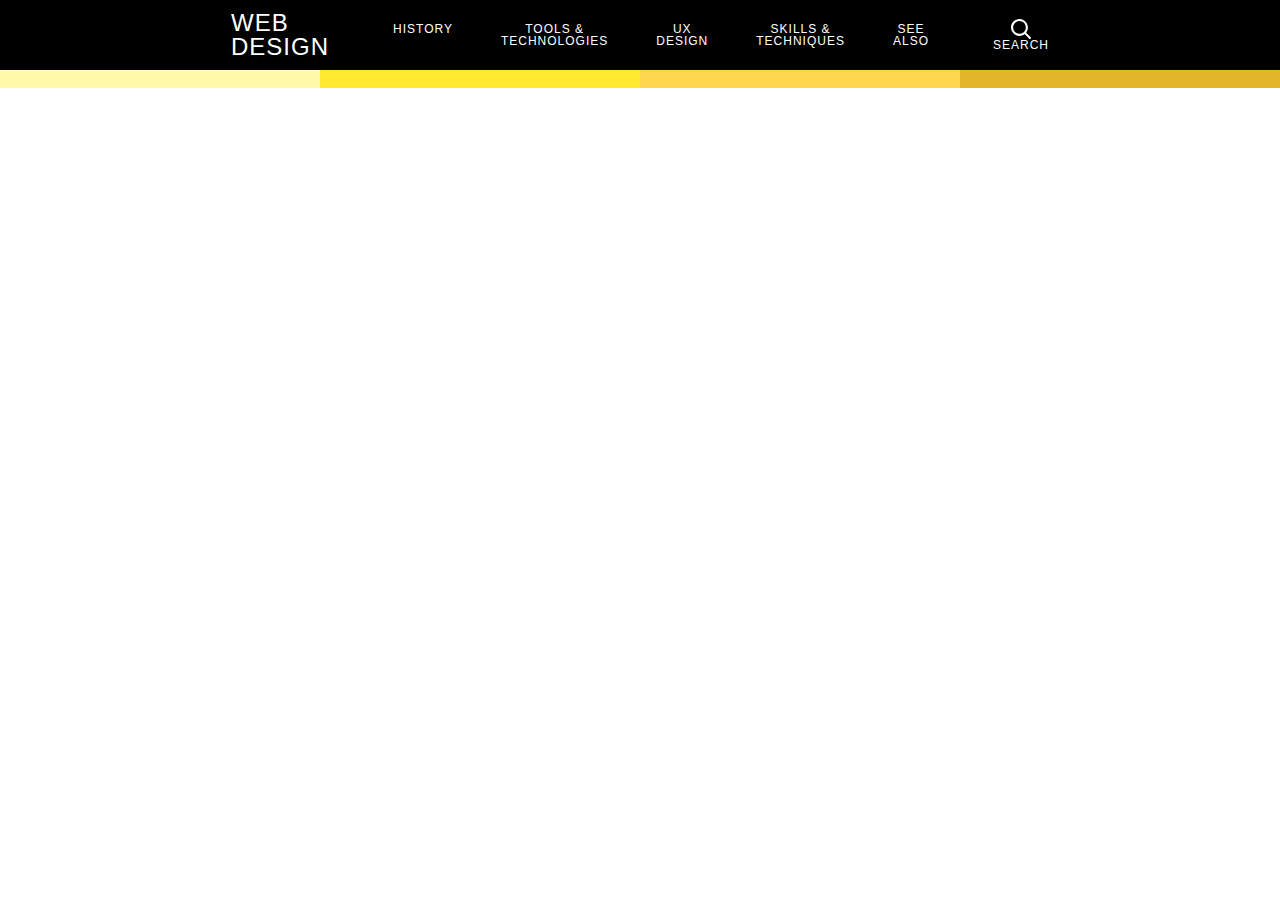
==== history.html @ 1434ab37 "Added history page about content" ====
<!DOCTYPE html>
<html lang="en">
<head>
    <meta charset="UTF-8">
    <meta name="viewport" content="width=device-width, initial-scale=1.0">
    <title>History</title>
    <link rel="stylesheet" href="css/styles.css">
    <link rel="stylesheet" href="css/reset.css">
</head>
<body>
    <div>
        <header>
            <div class="header">
                <div class="inner-header">
                    <a href="index.html">
                        <h2>Web Design</h2>
                    </a>
                    <nav>
                        <ul>
                            <li><a href="history.html">History</a></li>
                            <li><a href="#">Tools & Technologies</a></li>
                            <li><a href="#">UX Design</a></li>
                            <li><a href="#">Skills & Techniques</a></li>
                            <li><a href="#">See Also</a></li>
                        </ul>
                    </nav>
                    <div class="search-icon">
                        <a href="#">
                            <div class="search-icon-inner">
                                <img src="img/icon/search-icon.svg" alt="Search Icon" class="search-icon">
                                <p>Search</p>
                            </div>    
                        </a>
                    </div>
                </div>  
            </div>
        </header>
        <div class="header-border">
            <div class="header-border-1">
            </div>
            <div class="header-border-2">
            </div>
            <div class="header-border-3">
            </div>
            <div class="header-border-4">
            </div>
        </div>
        <div class="history-banner">
            <img src="https://external-content.duckduckgo.com/iu/?u=https%3A%2F%2Ftse1.mm.bing.net%2Fth%3Fid%3DOIP.7iGY8Sp9-X-Ddnr3YsFgNgHaCu%26pid%3DApi&f=1&ipt=cf806bac90f9a6b553aba2bb6718b0a1a3cc2b23731a7358031707e00ab4ed83&ipo=images" alt="">
        </div>
    </div>
</body>
</html>
---- css/styles.css ----
.header {
    background-color: black;
    padding: 0 480px;
    height: 4.375em;
    display: flex;
    align-items: center;
    justify-content: center;
    
}

.inner-header {
    display: flex;
    width: fit-content;
    height: 4.375em;
    align-items: center;
    justify-content: center;
}

.inner-header a {
    text-decoration: none;
}

.inner-header h2 {
    color: white;
    font-family: Impact, sans-serif;
    font-size: 1.5em;
    letter-spacing: 1px;
    text-transform: uppercase;
}

.header-border {
    width: 100%;
    height: 18px;
    display: flex;
}

.header-border-1 {
    width: 25%;
    height: 18px;
    background-color: #FFFAAA;
}

.header-border-2 {
    width: 25%;
    height: 18px;
    background-color: #FFEA30;
}

.header-border-3 {
    width: 25%;
    height: 18px;
    background-color: #FDD54F;
}

.header-border-4 {
    width: 25%;
    height: 18px;
    background-color: #E4B429;
}

#logo {
    height: 43px;
    width: 172px;
}

nav ul {
    display: flex;
    padding: 0 4em;
    gap: 3em;
}

nav ul li {
    text-transform: uppercase;
    font-family: Impact, sans-serif;
    font-size: 0.75em;
    letter-spacing: 1px;
    text-align: center;
}

nav ul li a {
    text-decoration: none;
    color: white;
}

nav ul li a:hover {
    text-decoration: underline;
}

.search-icon {
    display: flex;
}

.search-icon a {
    text-decoration: none;
}

.search-icon-inner {
    display: flex;
    flex-direction: column;
    align-items: center;
}

.search-icon-inner img {
    filter: invert(100%);
    width: 20px;
    height: 20px;
}

.search-icon-inner p {
    color: white;
    font-family: Impact, sans-serif;
    font-size: 0.75em;
    text-transform: uppercase;
    letter-spacing: 1px;
}

.banner {
    background-color: #F4A225;
    display: flex;
    justify-content: center;
}

.banner img {
    width: 40%;
    background-color: #F4A225;
}

.inner-footer {
    display: flex;
    justify-content: center;
    align-items: center;
    background-color: black;
}

.inner-footer-col {
    display: flex;
    flex-direction: column;
    padding: 0 2em;
    border-left: 1px solid #4E4E4E;
    /* line-height: 1.5em; */
}

.inner-footer-col a {
    text-decoration: none;
    color: white;
    font-family: Impact, sans-serif;
    font-size: 0.75em;
    text-transform: uppercase;
    letter-spacing: 1px;
}

.history-banner img{
    width: 100%;
}

.container {
    margin: 2em 10%;
}

.about-header {
    display: flex;
    align-items: center;
    padding: 2em 0;
}

.about-header h1 {
    font-family: "FB Web Use Only";
    font-size: 2em;
}

.about-card {
    display: flex;
    justify-content: center;
    align-items: center;
}

.about-card img {
    width: 100%;
}

.about-card ul {
    display: flex;
    flex-direction: column;
    justify-content: center;
    gap: 1em;
    padding: 0 2em;
    margin: 0 auto;
    list-style: disc;
}

.about-card li {
    color: #000;
    font-family: Arial, Helvetica, sans-serif;
    font-size: 1em;
    line-height: 36px;
}
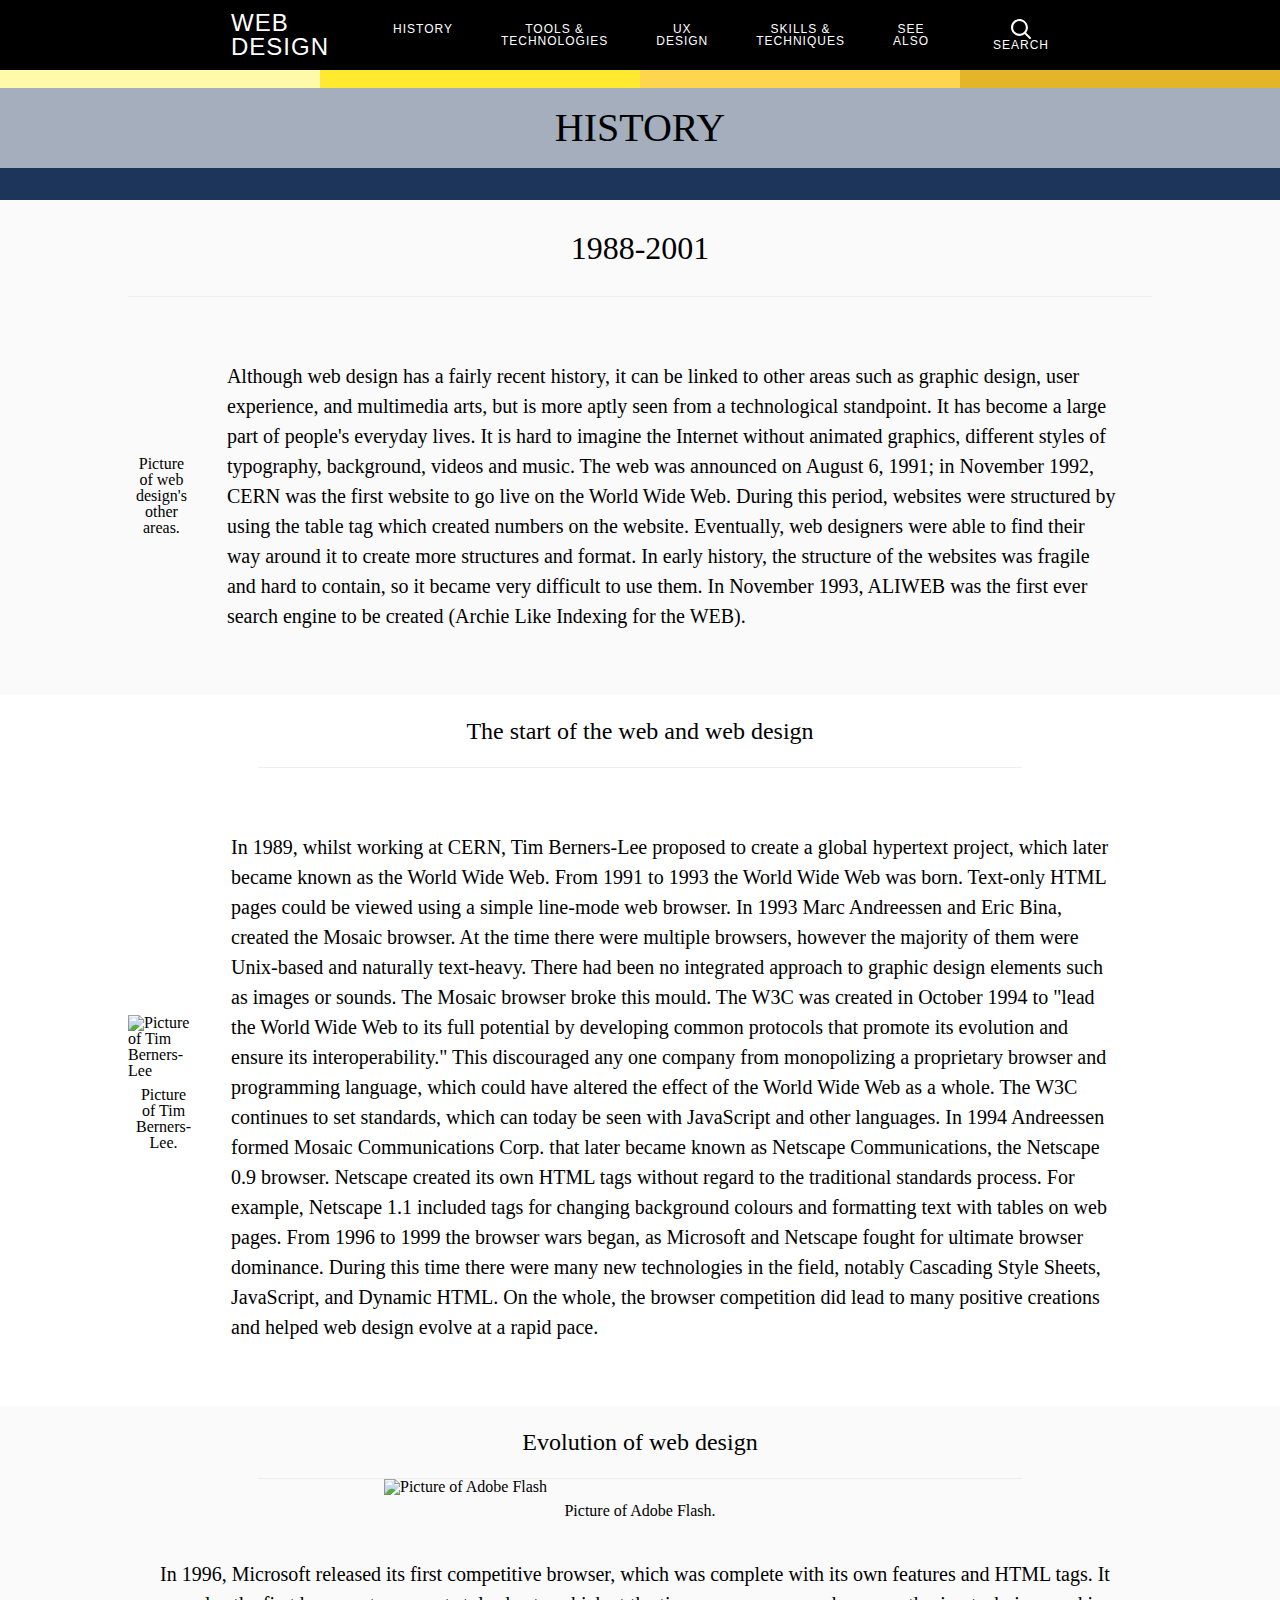
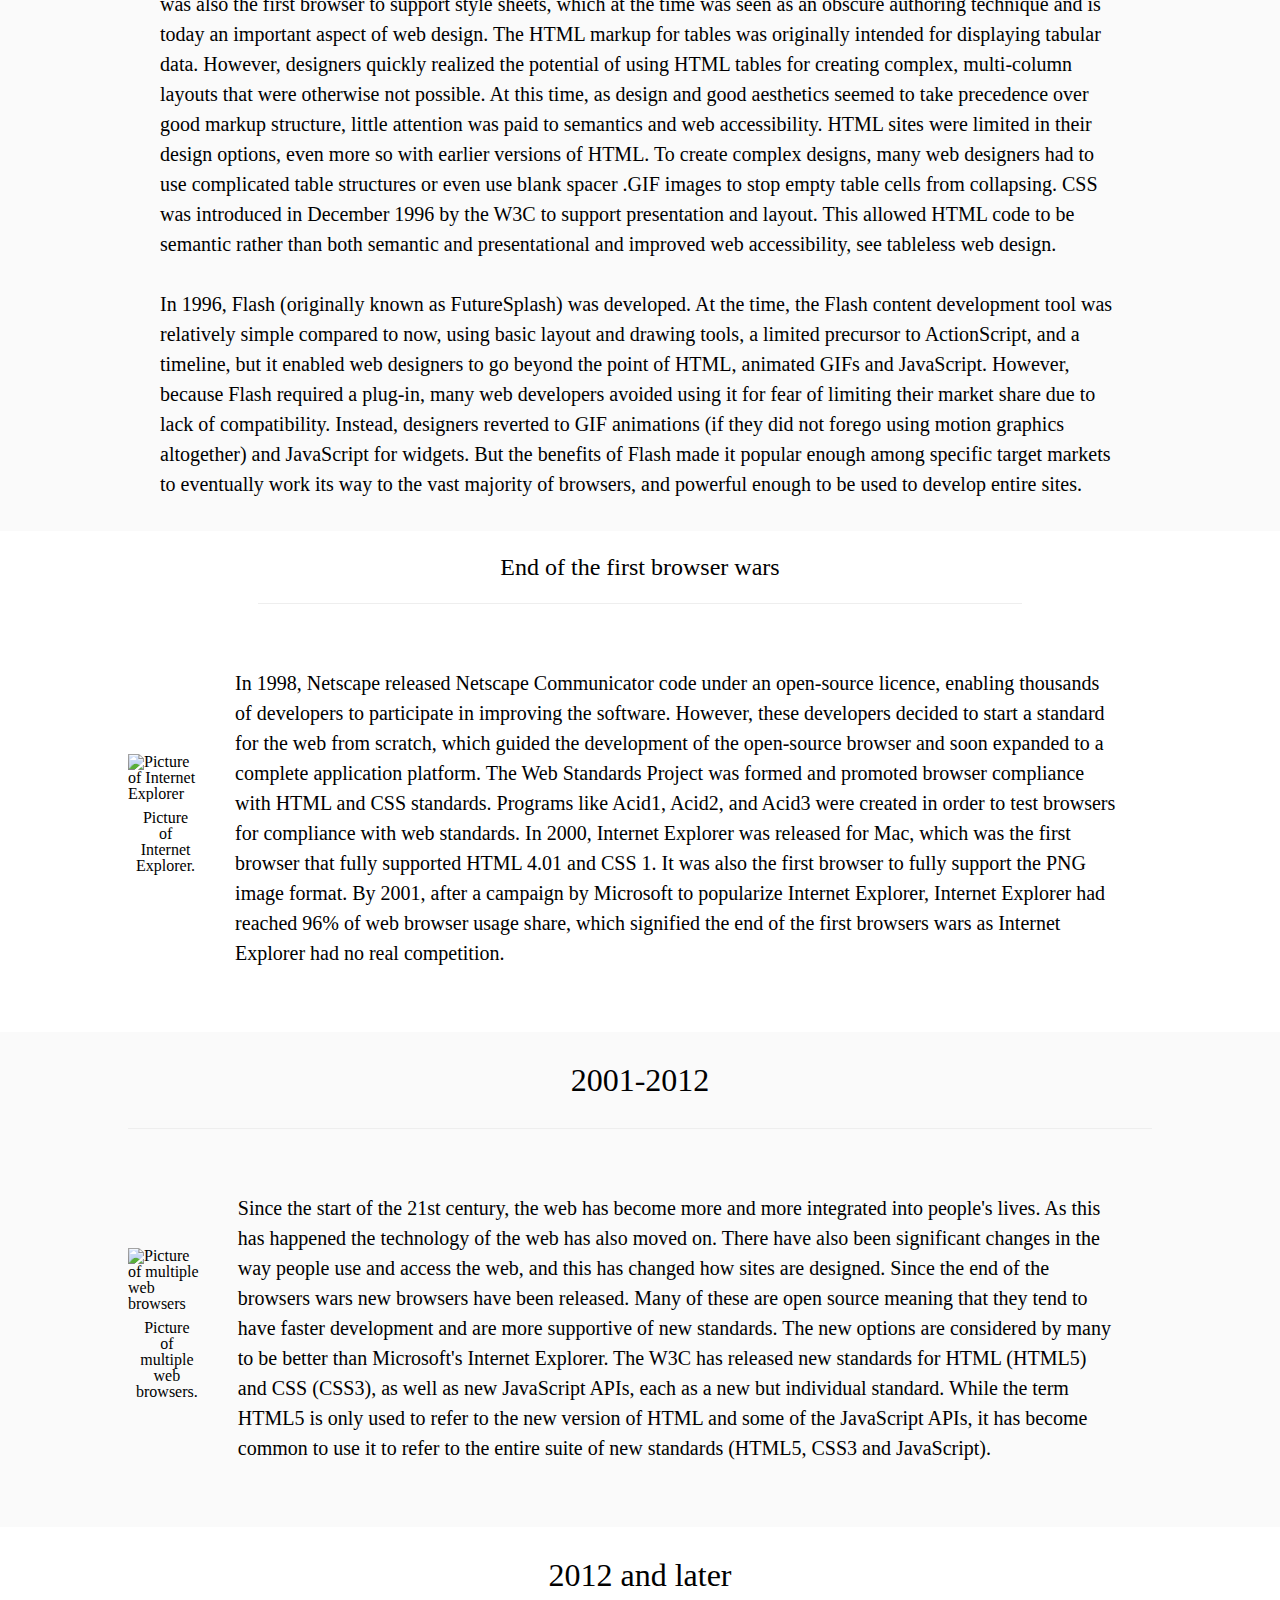
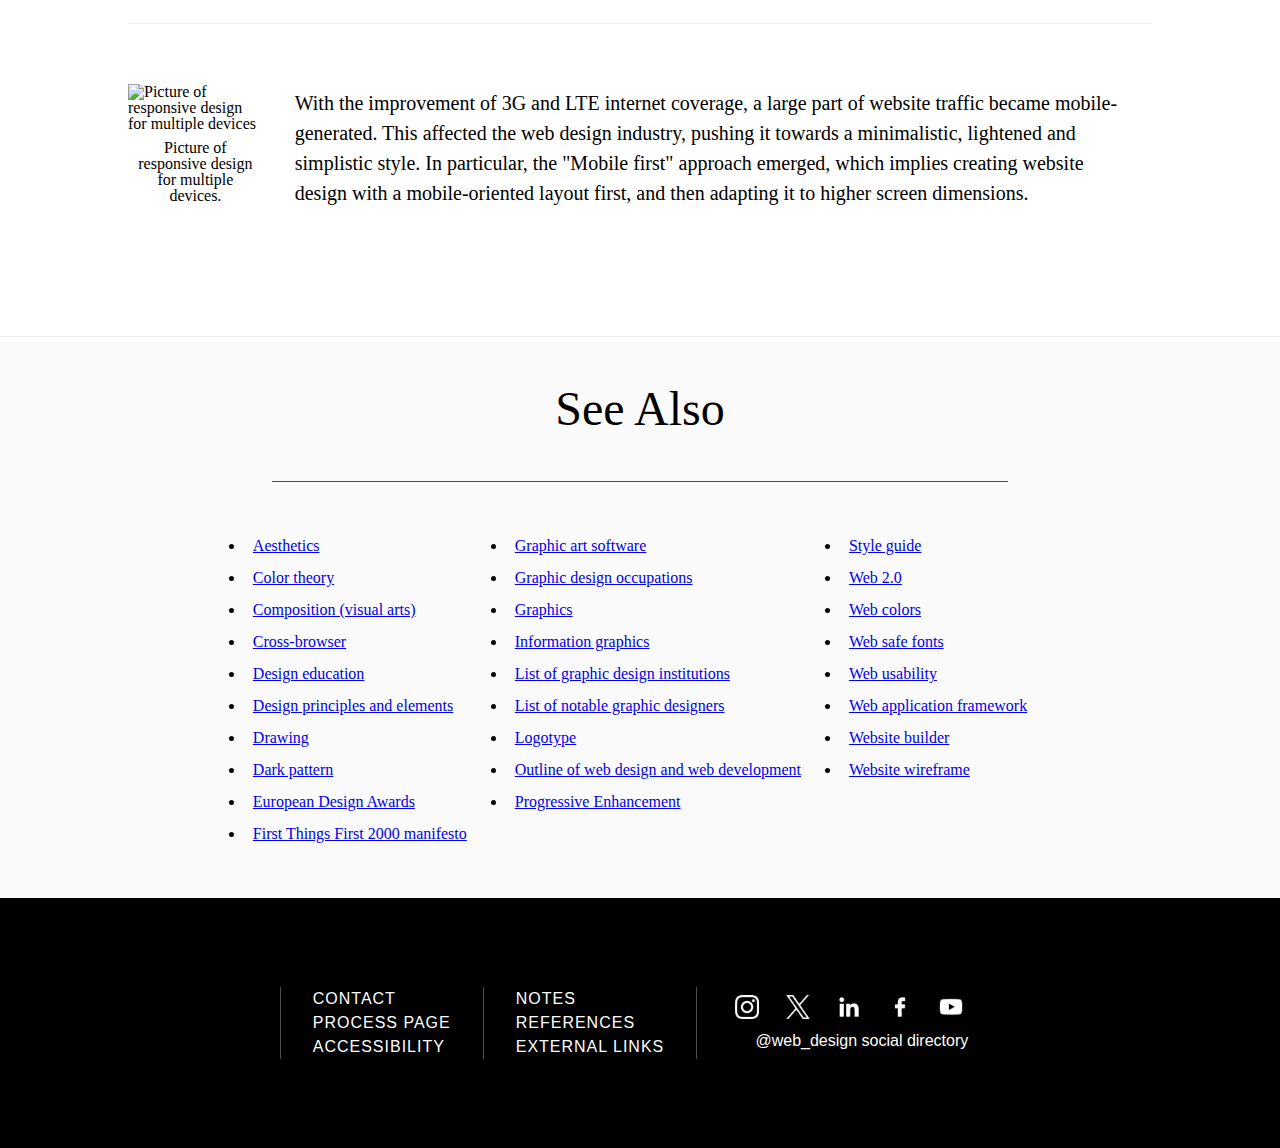
==== commit 735e10c7: "Added footer and history page" ====
--- a/history.html
+++ b/history.html
@@ -45,9 +45,212 @@
             <div class="header-border-4">
             </div>
         </div>
+        
         <div class="history-banner">
-            <img src="https://external-content.duckduckgo.com/iu/?u=https%3A%2F%2Ftse1.mm.bing.net%2Fth%3Fid%3DOIP.7iGY8Sp9-X-Ddnr3YsFgNgHaCu%26pid%3DApi&f=1&ipt=cf806bac90f9a6b553aba2bb6718b0a1a3cc2b23731a7358031707e00ab4ed83&ipo=images" alt="">
+            <h1 class="title-header">History</h1>
+            <img src="https://external-content.duckduckgo.com/iu/?u=https%3A%2F%2Fwww.nexsys.it%2Fwp-content%2Fuploads%2F2019%2F03%2FHow-the-Web-began-862x624-768x556.png&f=1&nofb=1&ipt=2af17fca20e1ad28465da320b23cfa203741ba2efbf50f66509fa7da2550bb30&ipo=images" alt="">
+        </div>
+        <main>
+            <section class="body-grey">
+                <div class="container">
+                    <div class="subtitle-header">
+                        <h2>1988-2001</h2>
+                    </div>
+                    <div class="body-content">
+                        <div class="body-image">
+                            <img src="https://external-content.duckduckgo.com/iu/?u=https%3A%2F%2Fcdn-images-1.medium.com%2Fmax%2F2000%2F1*VGKkZwpf2Dg1m6NG7NTr5A.jpeg&f=1&nofb=1&ipt=9c877306f949c3e433a386713bf75c3fa8d240e9d25c526dbd6a63926ac45a2a&ipo=images" alt="">
+                            <p>Picture of web design's other areas.</p>
+                        </div>
+                        <div class="body-text">
+                            <p>
+                                Although web design has a fairly recent history, it can be linked to other areas such as graphic design, user experience, and multimedia arts, but is more aptly seen from a technological standpoint. It has become a large part of people's everyday lives. It is hard to imagine the Internet without animated graphics, different styles of typography, background, videos and music. The web was announced on August 6, 1991; in November 1992, CERN was the first website to go live on the World Wide Web. During this period, websites were structured by using the table tag which created numbers on the website. Eventually, web designers were able to find their way around it to create more structures and format. In early history, the structure of the websites was fragile and hard to contain, so it became very difficult to use them. In November 1993, ALIWEB was the first ever search engine to be created (Archie Like Indexing for the WEB).
+                            </p>
+                        </div>
+                        
+                    </div>    
+                </div>
+            </section>
+            <section>
+                <div class="container">
+                    <div class="body-header">
+                        <h3>The start of the web and web design</h3>
+                    </div>
+                    <div class="body-content">
+                        <div class="body-image">
+                            <img src="https://external-content.duckduckgo.com/iu/?u=https%3A%2F%2Fupload.wikimedia.org%2Fwikipedia%2Fcommons%2Fthumb%2F4%2F4e%2FSir_Tim_Berners-Lee_(cropped).jpg%2F440px-Sir_Tim_Berners-Lee_(cropped).jpg&f=1&nofb=1&ipt=0fbd514ff14291cb85e438d5c46c14ff08c29c61e0f22c6028f72eecf0729274&ipo=images" alt="Picture of Tim Berners-Lee">
+                            <p>Picture of Tim Berners-Lee.</p>
+                        </div>
+                        <div class="body-text">
+                            <p>
+                                In 1989, whilst working at CERN, Tim Berners-Lee proposed to create a global hypertext project, which later became known as the World Wide Web. From 1991 to 1993 the World Wide Web was born. Text-only HTML pages could be viewed using a simple line-mode web browser.  In 1993 Marc Andreessen and Eric Bina, created the Mosaic browser.
+                                At the time there were multiple browsers, however the majority of them 
+                            were Unix-based and naturally text-heavy. There had been no integrated 
+                            approach to graphic design elements such as images or sounds. The Mosaic browser broke this mould. The W3C was created in October 1994 to "lead the World Wide Web to its full potential by developing common protocols that promote its evolution and ensure its interoperability."  This discouraged any one company from monopolizing a proprietary browser and programming language,
+                                which could have altered the effect of the World Wide Web as a whole. 
+                            The W3C continues to set standards, which can today be seen with JavaScript and other languages. In 1994 Andreessen formed Mosaic Communications Corp. that later became known as Netscape Communications, the Netscape 0.9 browser.
+                                Netscape created its own HTML tags without regard to the traditional 
+                            standards process. For example, Netscape 1.1 included tags for changing 
+                            background colours and formatting text with tables on web pages. From 1996 to 1999 the browser wars began, as Microsoft and Netscape fought for ultimate browser dominance. During this time there were many new technologies in the field, notably Cascading Style Sheets, JavaScript, and Dynamic HTML. On the whole, the browser competition did lead to many positive creations and helped web design evolve at a rapid pace.
+                            </p>
+                        </div>
+                        
+                    </div>    
+                </div>
+            </section>
+            <section class="body-grey">
+                <div class="container">
+                    <div class="body-header">
+                        <h3>Evolution of web design</h3>
+                    </div>
+                    <div class="body-center-content">
+                        <div class="body-image">
+                            <img src="https://external-content.duckduckgo.com/iu/?u=https%3A%2F%2Fi.stack.imgur.com%2FWenVM.png&f=1&nofb=1&ipt=38e0e4c56affb1c535aa1b38576be291a2f38421209cbde495065048605671df&ipo=images" alt="Picture of Adobe Flash">
+                            <p>Picture of Adobe Flash.</p>
+                        </div>
+                        <div class="body-text">
+                            <p>
+                                In 1996, Microsoft released its first competitive browser, which was complete with its own features and HTML tags. It was also the first browser to support style sheets, which at the time was seen as an obscure authoring technique and is today an important aspect of web design. The HTML markup for tables was originally intended for displaying tabular data. However, designers quickly realized the potential of using HTML tables for creating complex, multi-column layouts that were otherwise not possible. At this time, as design and good aesthetics seemed to take precedence over good markup structure, little attention was paid to semantics and web accessibility. HTML sites were limited in their design options, even more so with earlier versions of HTML. To create complex designs, many web designers had to use complicated table structures or even use blank spacer .GIF images to stop empty table cells from collapsing. CSS was introduced in December 1996 by the W3C to support presentation and layout. This allowed HTML code to be semantic rather than both semantic and presentational and improved web accessibility, see tableless web design.
+                                <br>
+                                <br>
+                                In 1996, Flash (originally known as FutureSplash) was developed. At the time, the Flash content development tool was relatively simple compared to now, using basic layout and drawing tools, a limited precursor to ActionScript, and a timeline, but it enabled web designers to go beyond the point of HTML, animated GIFs and JavaScript. However, because Flash required a plug-in, many web developers avoided using it for fear of limiting their market share due to lack of compatibility. Instead, designers reverted to GIF animations (if they did not forego using motion graphics altogether) and JavaScript for widgets. But the benefits of Flash made it popular enough among specific target markets to eventually work its way to the vast majority of browsers, and powerful enough to be used to develop entire sites.
+                            </p>       
+                        </div>
+                        
+                    </div> 
+                </div>
+            </section>
+            <section>
+                <div class="container">
+                    <div class="body-header">
+                        <h3>End of the first browser wars</h3>
+                    </div>
+                    <div class="body-content">
+                        <div class="body-image">
+                            <img src="https://external-content.duckduckgo.com/iu/?u=https%3A%2F%2Flive.staticflickr.com%2F4143%2F4755161101_7d8ae6f4ce_z.jpg&f=1&nofb=1&ipt=350714aef00d745463fb70afbfba092af7383c81048a81f46461868a2e19e8e9&ipo=images" alt="Picture of Internet Explorer">
+                            <p>Picture of Internet Explorer.</p>
+                        </div>
+                        <div class="body-text">
+                            <p>
+                                In 1998, Netscape released Netscape Communicator code under an open-source licence, enabling thousands of developers to participate in improving the software. However, these developers decided to start a standard for the web from scratch, which guided the development of the open-source browser and soon expanded to a complete application platform. The Web Standards Project was formed and promoted browser compliance with HTML and CSS standards. Programs like Acid1, Acid2, and Acid3 were created in order to test browsers for compliance with web standards. In 2000, Internet Explorer was released for Mac, which was the first browser that fully supported HTML 4.01 and CSS 1. It was also the first browser to fully support the PNG image format. By 2001, after a campaign by Microsoft to popularize Internet Explorer, Internet Explorer had reached 96% of web browser usage share, which signified the end of the first browsers wars as Internet Explorer had no real competition.
+                            </p>
+                        </div>
+                        
+                    </div>
+                </div>
+            </section>
+            <section class="body-grey">
+                <div class="container">
+                    <div class="subtitle-header">
+                        <h2>2001-2012</h2>
+                    </div>
+                    <div class="body-content">
+                        <div class="body-image">
+                            <img src="https://external-content.duckduckgo.com/iu/?u=https%3A%2F%2Fs3-us-west-2.amazonaws.com%2Fcourses-images-archive-read-only%2Fwp-content%2Fuploads%2Fsites%2F746%2F2015%2F08%2F23082016%2Fbrowser-773215_1280.png&f=1&nofb=1&ipt=02cb321b72aa74ab2d834136b383de353c62a5e5e62f8768249f95426b36df56&ipo=images" alt="Picture of multiple web browsers">
+                            <p>Picture of multiple web browsers.</p>
+                        </div>
+                        <div class="body-text">
+                            <p>
+                                Since the start of the 21st century, the web has become more and more integrated into people's lives. As this has happened the technology of the web has also moved on. There have also been significant changes in the way people use and access the web, and this has changed how sites are designed.
+
+                                Since the end of the browsers wars new browsers have been released. Many of these are open source meaning that they tend to have faster development and are more supportive of new standards. The new options are considered by many to be better than Microsoft's Internet Explorer.
+
+                                The W3C has released new standards for HTML (HTML5) and CSS (CSS3), as well as new JavaScript APIs, each as a new but individual standard. While the term HTML5 is only used to refer to the new version of HTML and some of the JavaScript APIs, it has become common to use it to refer to the entire suite of new standards (HTML5, CSS3 and JavaScript).
+                            </p>
+                        </div>
+                    </div>
+                </div>
+            </section>
+            <section>
+                <div class="container">
+                    <div class="subtitle-header">
+                        <h2>2012 and later</h2>
+                    </div>
+                    <div class="body-content">
+                        <div class="body-image">
+                            <img src="https://external-content.duckduckgo.com/iu/?u=https%3A%2F%2Fekit.co.uk%2FGalleryEntries%2FWeb_Design_and_Development%2FMedRes_Devices-montage-responsive.jpg%3Fq%3D30052012201506&f=1&nofb=1&ipt=d199f22a21d9e9918e8888c53c0e11f9762e6201f47cd828d0170ce2ee991821&ipo=images" alt="Picture of responsive design for multiple devices">
+                            <p>Picture of responsive design for multiple devices.</p>
+                        </div>
+                        <div class="body-text">
+                            <p>
+                                With the improvement of 3G and LTE internet coverage, a large part of website traffic became mobile-generated. This affected the web design industry, pushing it towards a minimalistic, lightened and simplistic style. In particular, the "Mobile first" approach emerged, which implies creating website design with a mobile-oriented layout first, and then adapting it to higher screen dimensions. 
+                            </p>
+                        </div>
+                    </div>
+                </div>
+            </section>
+        </main>
+        <div class="see-also">
+            <div>
+                <h1>See Also</h1>
+            </div>
+            <div class="see-also-links">
+                <div class="see-also-col">
+                    <ul>
+                        <li><a href="#">Aesthetics</a></li>
+                        <li><a href="#">Color theory</a></li>
+                        <li><a href="#">Composition (visual arts)</a></li>
+                        <li><a href="#">Cross-browser</a></li>
+                        <li><a href="#">Design education</a></li>
+                        <li><a href="#">Design principles and elements</a></li>
+                        <li><a href="#">Drawing</a></li>
+                        <li><a href="#">Dark pattern</a></li>
+                        <li><a href="#">European Design Awards</a></li>
+                        <li><a href="#">First Things First 2000 manifesto</a></li>
+                    </ul>
+                </div>
+                <div class="see-also-col">
+                    <ul>
+                        <li><a href="#">Graphic art software</a></li>
+                        <li><a href="#">Graphic design occupations</a></li>
+                        <li><a href="#">Graphics</a></li>
+                        <li><a href="#">Information graphics</a></li>
+                        <li><a href="#">List of graphic design institutions</a></li>
+                        <li><a href="#">List of notable graphic designers</a></li>
+                        <li><a href="#">Logotype</a></li>
+                        <li><a href="#">Outline of web design and web development</a></li>
+                        <li><a href="#">Progressive Enhancement</a></li>
+                    </ul>
+                </div>
+                <div class="see-also-col">
+                    <ul>
+                        <li><a href="#">Style guide</a></li>
+                        <li><a href="#">Web 2.0</a></li>
+                        <li><a href="#">Web colors</a></li>
+                        <li><a href="#">Web safe fonts</a></li>
+                        <li><a href="#">Web usability</a></li>
+                        <li><a href="#">Web application framework</a></li>
+                        <li><a href="#">Website builder</a></li>
+                        <li><a href="#">Website wireframe</a></li>
+                    </ul>
+                </div>
+            </div>
         </div>
     </div>
+    <footer>
+        <div class="inner-footer">
+            <div class="inner-footer-col">
+                <a href="#">Contact</a>
+                <a href="#">Process Page</a>
+                <a href="#">Accessibility</a>
+            </div>
+            <div class="inner-footer-col inner-footer-col-right">
+                <a href="#">Notes</a>
+                <a href="#">References</a>
+                <a href="#">External links</a>
+            </div>
+            <div class="inner-footer-socials-col">
+                <div class="inner-footer-socials">
+                    <a href="#"><img src="img/icon/instagram.png" alt="" id="instagram-icon"></a>
+                    <a href="#"><img src="img/icon/twitter.png" alt=""></a>
+                    <a href="#"><img src="img/icon/linkedin.png" alt=""></a>
+                    <a href="#"><img src="img/icon/facebook.png" alt=""></a>
+                    <a href="#"><img src="img/icon/youtube.png" alt=""></a>
+                </div>
+                <div class="inner-footer-social-media-tag">
+                    <a href="#">@web_design social directory</a>
+                </div>
+            </div>
+        </div>
+    </footer>
 </body>
 </html>--- a/css/styles.css
+++ b/css/styles.css
@@ -117,12 +117,39 @@
 .banner {
     background-color: #F4A225;
     display: flex;
-    justify-content: center;
-}
-
-.banner img {
-    width: 40%;
-    background-color: #F4A225;
+    margin-bottom: 1em;
+}
+
+.banner-img {
+    background-image: url("../img/responsive-web-design-concept-3396758903.jpg");
+    width: 100%;
+    height: 485px;
+    background-size: 30%;
+    background-repeat: no-repeat;
+    background-position: 50%;
+    margin: 0 auto;
+    display: flex;
+    justify-content: center;
+    align-items: center;
+}
+
+.banner-block {
+    position: relative;
+    top: 30%;
+}
+
+.banner-h2 {
+    background-color: rgba(255, 255, 255, 0.9);
+    /* color: #25A9FB; */
+    color: black;
+    display: flex;
+    align-items: center;
+    padding: 1em 1em;
+    font-family: "FB Web Use Only";
+    font-weight: normal;
+    width: 100%;
+    font-size: 2em;
+    box-sizing: border-box;
 }
 
 .inner-footer {
@@ -130,6 +157,7 @@
     justify-content: center;
     align-items: center;
     background-color: black;
+    height: 250px;
 }
 
 .inner-footer-col {
@@ -137,30 +165,105 @@
     flex-direction: column;
     padding: 0 2em;
     border-left: 1px solid #4E4E4E;
-    /* line-height: 1.5em; */
+    line-height: 1.5em;
+}
+
+.inner-footer-col-right {
+    border-right: 1px solid #4E4E4E;
 }
 
 .inner-footer-col a {
     text-decoration: none;
     color: white;
     font-family: Impact, sans-serif;
-    font-size: 0.75em;
+    font-size: 1em;
     text-transform: uppercase;
     letter-spacing: 1px;
 }
 
-.history-banner img{
-    width: 100%;
+.inner-footer-socials {
+    display: flex;
+    align-items: center;
+    gap: 1em;
+    margin: 0 2em;
+}
+
+.inner-footer-socials a {
+    text-decoration: none;
+    width: 35px;
+    height: 35px;
+    border-radius: 50%;
+    display: flex;
+    justify-content: center;
+    align-items: center;
+    transition: 0.3s;
+}
+
+.inner-footer-socials a:hover {
+    background-color: #FFEA30;
+}
+
+.inner-footer-socials img {
+    filter: invert(100%);
+    width: 70%;
+    transition: 0.3s;
+    display: flex;
+    justify-content: center;
+    align-items: center;
+}
+
+.inner-footer-socials img:hover {
+    filter: invert(0%);
+    background-color: #FFEA30;
+}
+
+.inner-footer-social-media-tag {
+    text-align: right;
+    padding: 0.5em 0;
+    margin: 0 2em;
+    font-family: Verdana, Arial, Helvetica, sans-serif;
+    font-size: 1em;
+    font-style: normal;
+    font-weight: 400;
+}
+
+.inner-footer-social-media-tag a {
+    text-decoration: none;
+    color: white;
+}
+
+#instagram-icon {
+    size: 30px;
+}
+
+.history-banner img {
+    width: fit-content;
+    display: flex;
+    margin: 0 auto;
+}
+
+.history-banner {
+    width: 100%;
+    background-color: #A5DFE1;
+    background-color: #1D355B;
+    padding-bottom: 2em;
 }
 
 .container {
-    margin: 2em 10%;
+    margin: 0 10%;
+}
+
+.about-content-section {
+    background: #EEE;
+    box-shadow: 0 4px 8px 0 rgba(0,0,0,0.1);
 }
 
 .about-header {
     display: flex;
     align-items: center;
-    padding: 2em 0;
+    justify-content: center;
+    padding: 2em 1em;
+    /* background-color: #eee; */
 }
 
 .about-header h1 {
@@ -172,10 +275,12 @@
     display: flex;
     justify-content: center;
     align-items: center;
+    padding-bottom: 2em;
 }
 
 .about-card img {
     width: 100%;
+    box-shadow: 0 4px 8px 0 rgba(0,0,0,0.4);
 }
 
 .about-card ul {
@@ -190,7 +295,183 @@
 
 .about-card li {
     color: #000;
-    font-family: Arial, Helvetica, sans-serif;
-    font-size: 1em;
-    line-height: 36px;
+    font-family: Georgia;
+    font-size: 1em;
+    line-height: 30px;
+}
+
+.content-cards-row {
+    display: flex;
+    justify-content: center;
+    align-items: center;
+    margin: 2em 0;
+}
+.content-cards-row a {
+    text-decoration: none;
+    color: black;
+    margin: 0 auto;
+}
+
+.content-card {
+    display: flex;
+    flex-direction: column;
+    justify-content: center;
+    align-items: center;
+    margin: 0 auto;
+    width: 400px;
+    box-shadow: 0 4px 8px 0 rgba(0,0,0,0.4);
+    transition: 0.3s;
+}
+
+.content-card:hover {
+    box-shadow: 0 8px 16px 0 rgba(0,0,0,0.4);
+}
+
+.content-card img {
+    width: 100%;
+    height: 200px;
+    object-fit: cover;
+}
+
+.content-card p {
+    width: 100%;
+    background-color: black;
+    color: white;
+    text-align: center;
+    font-family: Impact, Arial, Helvetica, sans-serif;
+    padding: 1em 0;
+}
+
+.history-content-card img {
+    object-position: top;
+}
+
+.content-cards-see-more {
+    display: flex;
+    justify-content: center;
+    align-items: center;
+    margin: 2em 0;
+}
+
+.content-cards-see-more a {
+    text-decoration: none;
+    color: black;
+    font-family: Impact, Arial, Helvetica, sans-serif;
+    font-size: 1em;
+    text-transform: uppercase;
+    letter-spacing: 1px;
+    padding: 1em 2em;
+    border: 1px solid black;
+    transition: 0.3s;
+}
+
+.content-cards-see-more a:hover {
+    background-color: black;
+    color: white;
+}
+
+.body-center-content {
+    display: flex;
+    flex-direction: column;
+    align-items: center;
+}
+
+.body-content {
+    display: flex;
+    align-items: center;
+    justify-content: center;
+    padding: 2em 0;
+}
+
+.body-image {
+    display: flex;
+    flex-direction: column;
+    width: 50%;
+}
+
+.body-image p {
+    font-family: Georgia, 'Times New Roman', Times, serif;
+    font-size: 1em;
+    padding: 0.5em;
+    text-align: center;
+    margin: 0 auto;
+}
+.body-text {
+    padding: 2em;
+}
+
+.body-text p {
+    font-family: Georgia, 'Times New Roman', Times, serif;
+    font-size: 1.25em;
+    line-height: 30px;
+    /* text-align: center; */
+    width: auto;
+    margin: 0 auto;
+}
+
+.body-grey {
+    background-color: #FAFAFA;
+    width: 100%;
+}
+
+.body-header {
+    font-family: Georgia, 'Times New Roman', Times, serif;
+    font-size: 1.5em;
+    padding: 1em;
+    text-align: center;
+    margin: 0 auto;
+    border-bottom: 1px solid #eee;
+    width: 70%;
+}
+
+.title-header {
+    font-family: "FB Web Use Only";
+    font-size: 2.5em;
+    padding: 0.5em 0;
+    text-align: center;
+    width: 100%;
+    background-color: rgba(255, 255, 255, 0.6);
+    text-transform: uppercase;
+}
+
+.subtitle-header {
+    font-family: Georgia, 'Times New Roman', Times, serif;
+    font-size: 2em;
+    padding: 1em 0;
+    text-align: center;
+    border-bottom: 1px solid #eee;
+    /* margin: 2em 0; */
+}
+
+.see-also {
+    border-top: 1px solid #eee;
+    background-color: #FAFAFA;
+    margin-top: 4em;
+}
+
+.see-also h1 {
+    font-family: Georgia, 'Times New Roman', Times, serif;
+    font-size: 3em;
+    text-align: center;
+    padding: 1em;
+    border-bottom: 1px solid #4E4E4E;
+    width: 50%;
+    margin: 0 auto;
+}
+
+.see-also-links {
+    display: flex;
+    justify-content: center;
+    margin: 0 auto;
+}
+
+.see-also-col {
+    padding: 3em 1em;
+}
+
+.see-also-col ul li {
+    font-family: Georgia, 'Times New Roman', Times, serif;
+    font-size: 1em;
+    padding: 0.5em;
+    list-style: disc;
 }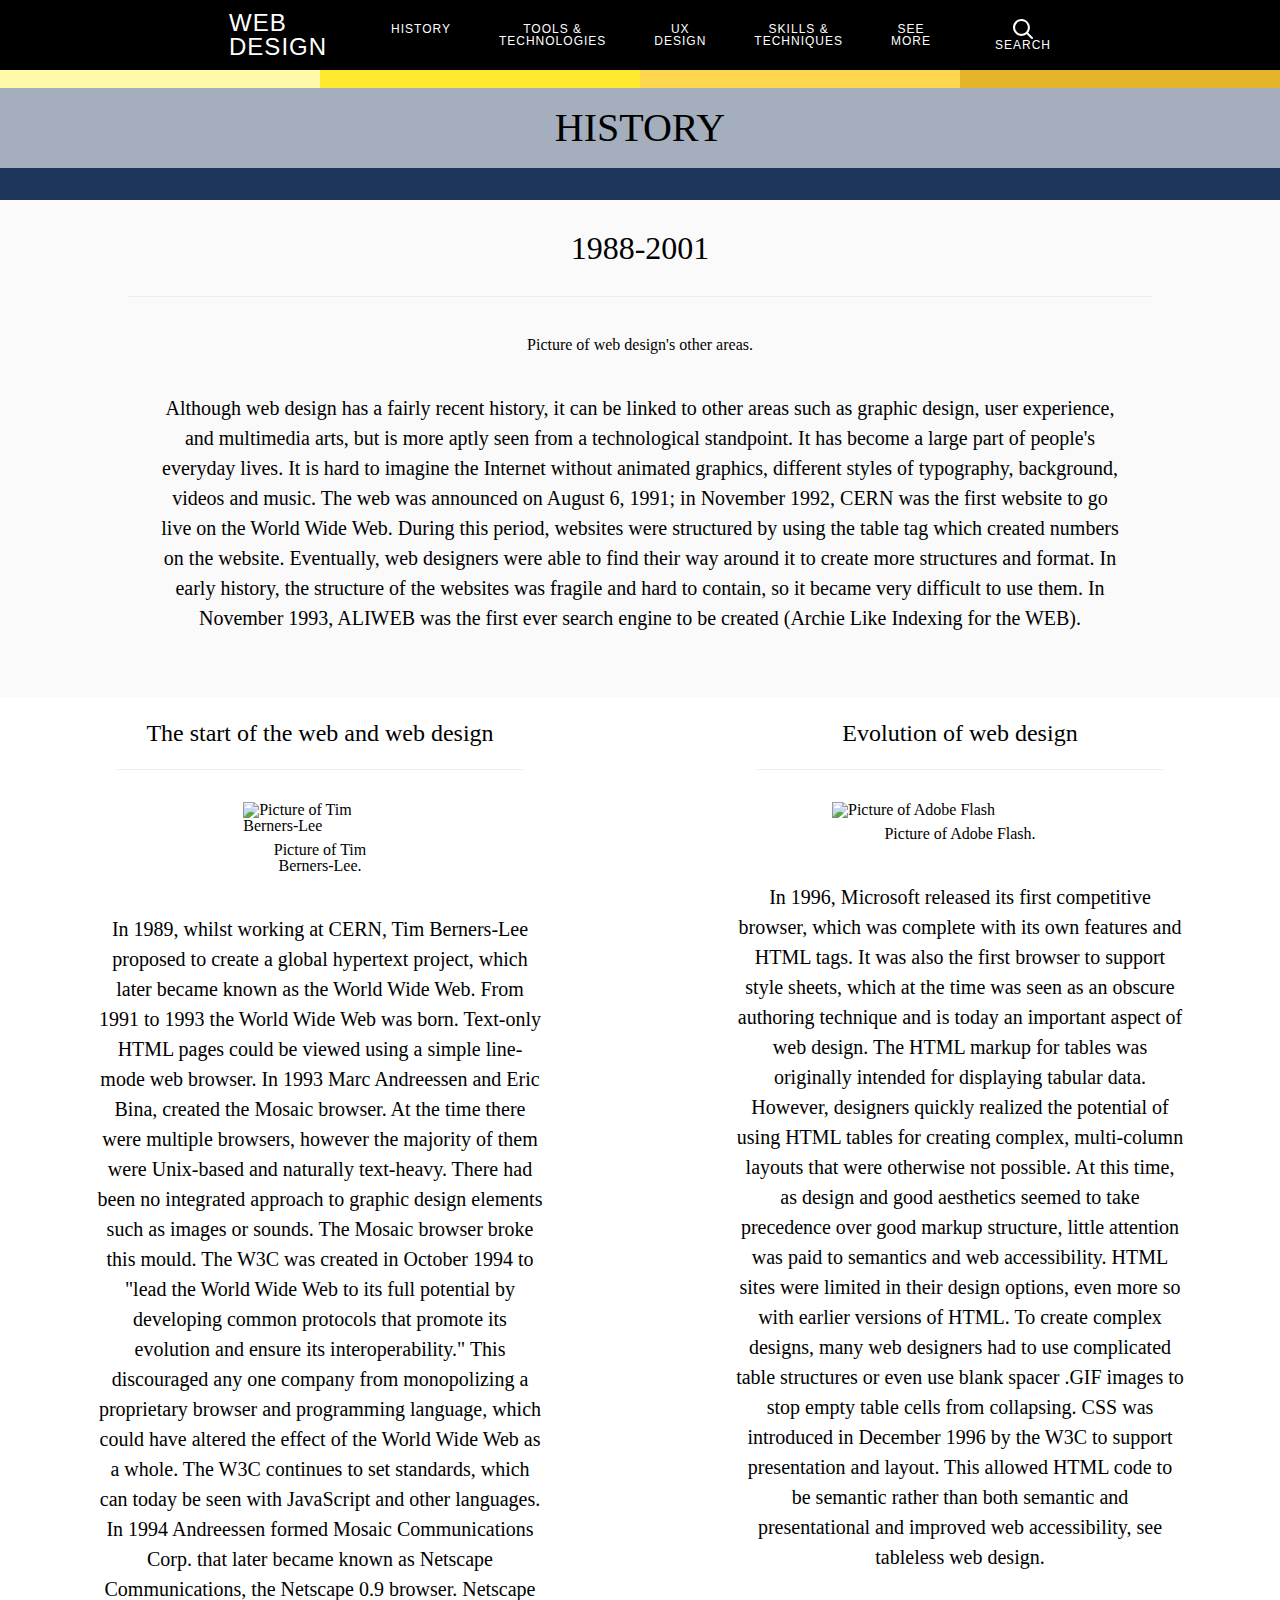
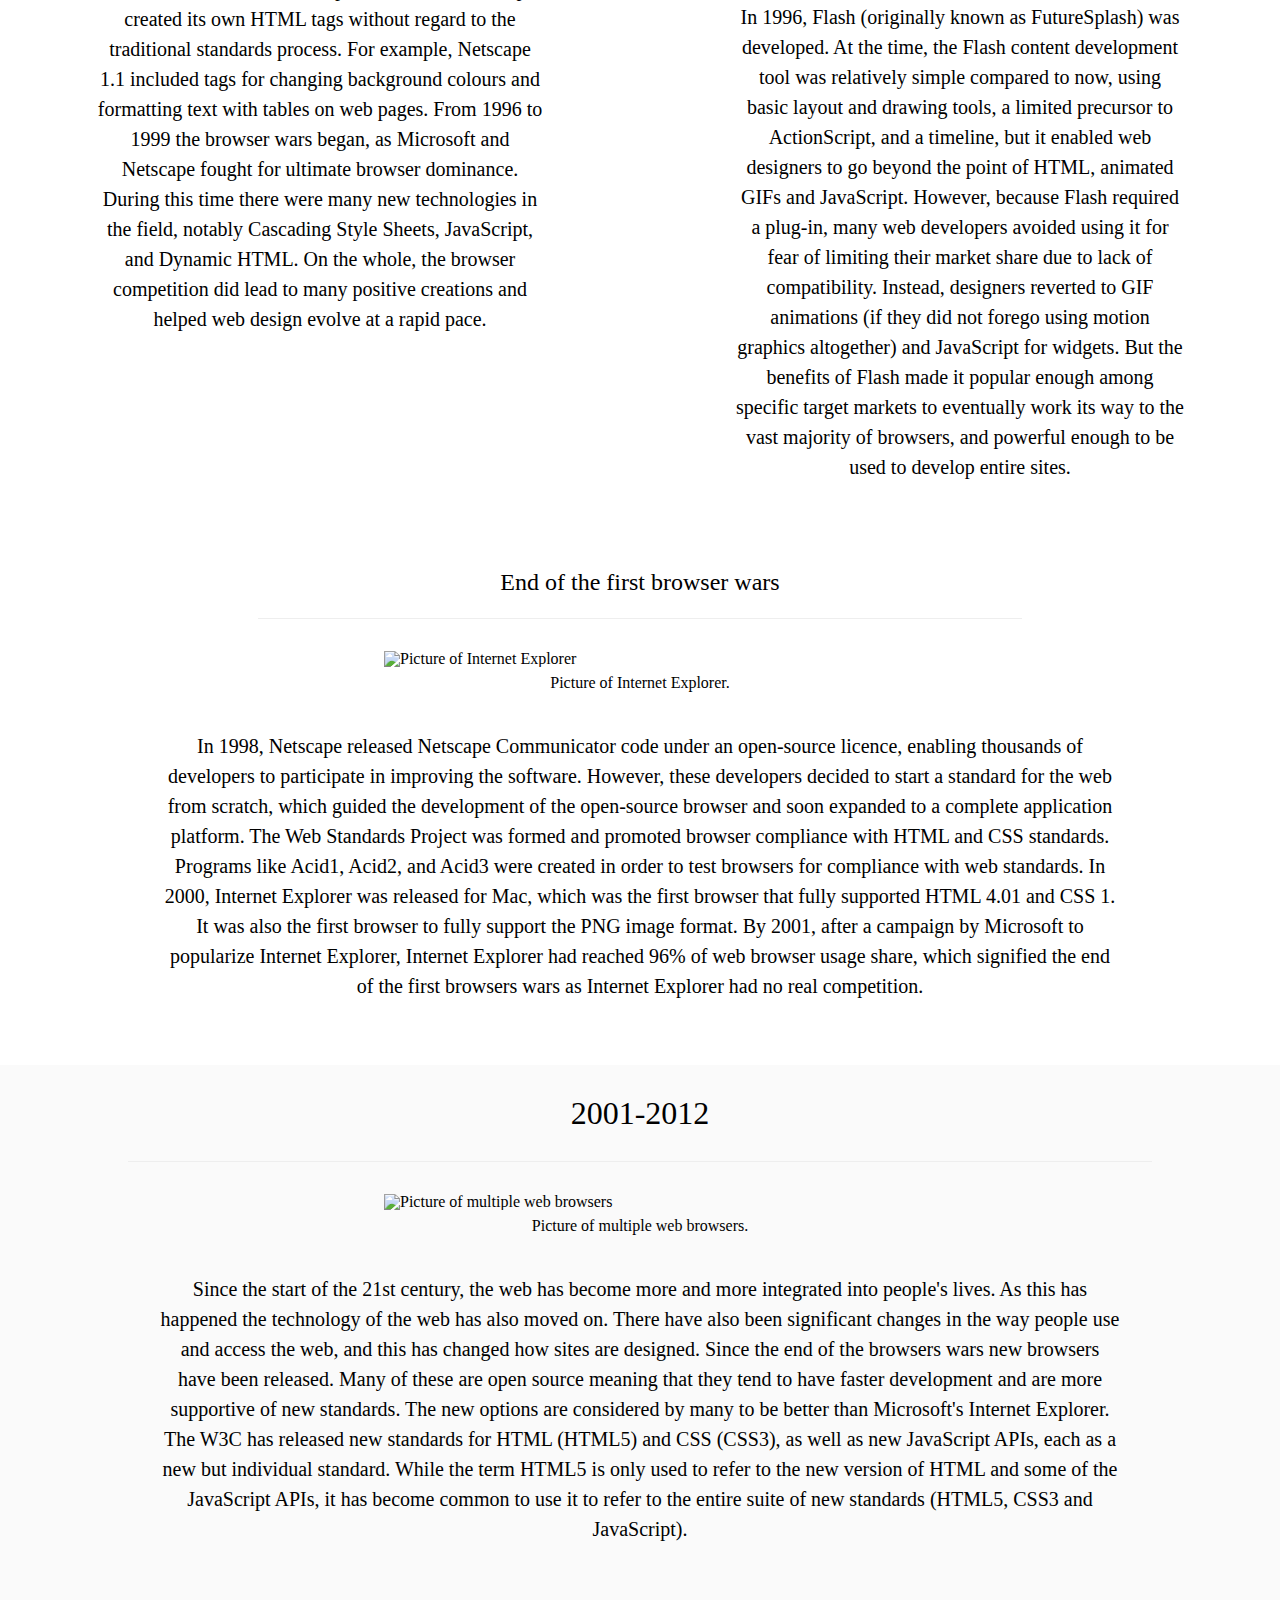
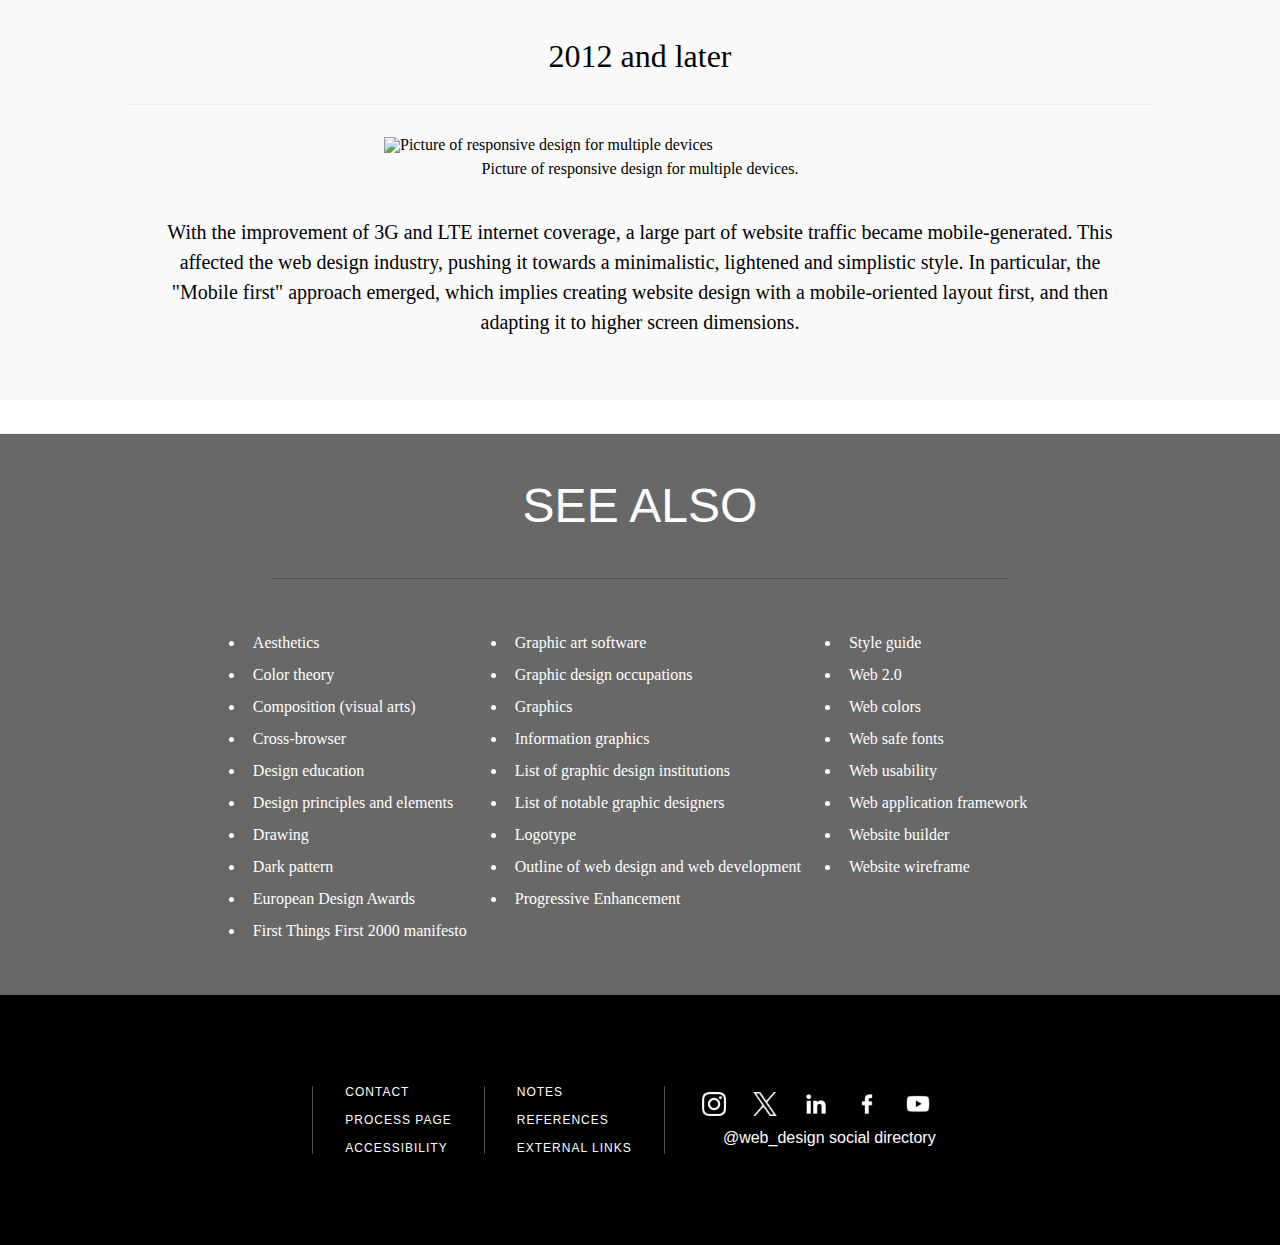
==== commit 79b60e3c: "Redesigned history page and footer" ====
--- a/history.html
+++ b/history.html
@@ -21,7 +21,7 @@
                             <li><a href="#">Tools & Technologies</a></li>
                             <li><a href="#">UX Design</a></li>
                             <li><a href="#">Skills & Techniques</a></li>
-                            <li><a href="#">See Also</a></li>
+                            <li><a href="#">See More</a></li>
                         </ul>
                     </nav>
                     <div class="search-icon">
@@ -70,55 +70,57 @@
                     </div>    
                 </div>
             </section>
-            <section>
-                <div class="container">
-                    <div class="body-header">
-                        <h3>The start of the web and web design</h3>
-                    </div>
-                    <div class="body-content">
-                        <div class="body-image">
-                            <img src="https://external-content.duckduckgo.com/iu/?u=https%3A%2F%2Fupload.wikimedia.org%2Fwikipedia%2Fcommons%2Fthumb%2F4%2F4e%2FSir_Tim_Berners-Lee_(cropped).jpg%2F440px-Sir_Tim_Berners-Lee_(cropped).jpg&f=1&nofb=1&ipt=0fbd514ff14291cb85e438d5c46c14ff08c29c61e0f22c6028f72eecf0729274&ipo=images" alt="Picture of Tim Berners-Lee">
-                            <p>Picture of Tim Berners-Lee.</p>
-                        </div>
-                        <div class="body-text">
-                            <p>
-                                In 1989, whilst working at CERN, Tim Berners-Lee proposed to create a global hypertext project, which later became known as the World Wide Web. From 1991 to 1993 the World Wide Web was born. Text-only HTML pages could be viewed using a simple line-mode web browser.  In 1993 Marc Andreessen and Eric Bina, created the Mosaic browser.
-                                At the time there were multiple browsers, however the majority of them 
-                            were Unix-based and naturally text-heavy. There had been no integrated 
-                            approach to graphic design elements such as images or sounds. The Mosaic browser broke this mould. The W3C was created in October 1994 to "lead the World Wide Web to its full potential by developing common protocols that promote its evolution and ensure its interoperability."  This discouraged any one company from monopolizing a proprietary browser and programming language,
-                                which could have altered the effect of the World Wide Web as a whole. 
-                            The W3C continues to set standards, which can today be seen with JavaScript and other languages. In 1994 Andreessen formed Mosaic Communications Corp. that later became known as Netscape Communications, the Netscape 0.9 browser.
-                                Netscape created its own HTML tags without regard to the traditional 
-                            standards process. For example, Netscape 1.1 included tags for changing 
-                            background colours and formatting text with tables on web pages. From 1996 to 1999 the browser wars began, as Microsoft and Netscape fought for ultimate browser dominance. During this time there were many new technologies in the field, notably Cascading Style Sheets, JavaScript, and Dynamic HTML. On the whole, the browser competition did lead to many positive creations and helped web design evolve at a rapid pace.
-                            </p>
-                        </div>
-                        
-                    </div>    
-                </div>
-            </section>
-            <section class="body-grey">
-                <div class="container">
-                    <div class="body-header">
-                        <h3>Evolution of web design</h3>
-                    </div>
-                    <div class="body-center-content">
-                        <div class="body-image">
-                            <img src="https://external-content.duckduckgo.com/iu/?u=https%3A%2F%2Fi.stack.imgur.com%2FWenVM.png&f=1&nofb=1&ipt=38e0e4c56affb1c535aa1b38576be291a2f38421209cbde495065048605671df&ipo=images" alt="Picture of Adobe Flash">
-                            <p>Picture of Adobe Flash.</p>
-                        </div>
-                        <div class="body-text">
-                            <p>
-                                In 1996, Microsoft released its first competitive browser, which was complete with its own features and HTML tags. It was also the first browser to support style sheets, which at the time was seen as an obscure authoring technique and is today an important aspect of web design. The HTML markup for tables was originally intended for displaying tabular data. However, designers quickly realized the potential of using HTML tables for creating complex, multi-column layouts that were otherwise not possible. At this time, as design and good aesthetics seemed to take precedence over good markup structure, little attention was paid to semantics and web accessibility. HTML sites were limited in their design options, even more so with earlier versions of HTML. To create complex designs, many web designers had to use complicated table structures or even use blank spacer .GIF images to stop empty table cells from collapsing. CSS was introduced in December 1996 by the W3C to support presentation and layout. This allowed HTML code to be semantic rather than both semantic and presentational and improved web accessibility, see tableless web design.
-                                <br>
-                                <br>
-                                In 1996, Flash (originally known as FutureSplash) was developed. At the time, the Flash content development tool was relatively simple compared to now, using basic layout and drawing tools, a limited precursor to ActionScript, and a timeline, but it enabled web designers to go beyond the point of HTML, animated GIFs and JavaScript. However, because Flash required a plug-in, many web developers avoided using it for fear of limiting their market share due to lack of compatibility. Instead, designers reverted to GIF animations (if they did not forego using motion graphics altogether) and JavaScript for widgets. But the benefits of Flash made it popular enough among specific target markets to eventually work its way to the vast majority of browsers, and powerful enough to be used to develop entire sites.
-                            </p>       
-                        </div>
-                        
-                    </div> 
-                </div>
-            </section>
+            <div class="body-grid">
+                <section style="width: 50%;">
+                    <div class="container">
+                        <div class="body-header">
+                            <h3>The start of the web and web design</h3>
+                        </div>
+                        <div class="body-content">
+                            <div class="body-image" id="vertical-image">
+                                <img src="https://external-content.duckduckgo.com/iu/?u=https%3A%2F%2Fupload.wikimedia.org%2Fwikipedia%2Fcommons%2Fthumb%2F4%2F4e%2FSir_Tim_Berners-Lee_(cropped).jpg%2F440px-Sir_Tim_Berners-Lee_(cropped).jpg&f=1&nofb=1&ipt=0fbd514ff14291cb85e438d5c46c14ff08c29c61e0f22c6028f72eecf0729274&ipo=images" alt="Picture of Tim Berners-Lee">
+                                <p>Picture of Tim Berners-Lee.</p>
+                            </div>
+                            <div class="body-text">
+                                <p>
+                                    In 1989, whilst working at CERN, Tim Berners-Lee proposed to create a global hypertext project, which later became known as the World Wide Web. From 1991 to 1993 the World Wide Web was born. Text-only HTML pages could be viewed using a simple line-mode web browser.  In 1993 Marc Andreessen and Eric Bina, created the Mosaic browser.
+                                    At the time there were multiple browsers, however the majority of them 
+                                were Unix-based and naturally text-heavy. There had been no integrated 
+                                approach to graphic design elements such as images or sounds. The Mosaic browser broke this mould. The W3C was created in October 1994 to "lead the World Wide Web to its full potential by developing common protocols that promote its evolution and ensure its interoperability."  This discouraged any one company from monopolizing a proprietary browser and programming language,
+                                    which could have altered the effect of the World Wide Web as a whole. 
+                                The W3C continues to set standards, which can today be seen with JavaScript and other languages. In 1994 Andreessen formed Mosaic Communications Corp. that later became known as Netscape Communications, the Netscape 0.9 browser.
+                                    Netscape created its own HTML tags without regard to the traditional 
+                                standards process. For example, Netscape 1.1 included tags for changing 
+                                background colours and formatting text with tables on web pages. From 1996 to 1999 the browser wars began, as Microsoft and Netscape fought for ultimate browser dominance. During this time there were many new technologies in the field, notably Cascading Style Sheets, JavaScript, and Dynamic HTML. On the whole, the browser competition did lead to many positive creations and helped web design evolve at a rapid pace.
+                                </p>
+                            </div>
+                            
+                        </div>    
+                    </div>
+                </section>
+                <section style="width: 50%;">
+                    <div class="container">
+                        <div class="body-header">
+                            <h3>Evolution of web design</h3>
+                        </div>
+                        <div class="body-content">
+                            <div class="body-image">
+                                <img src="https://external-content.duckduckgo.com/iu/?u=https%3A%2F%2Fi.stack.imgur.com%2FWenVM.png&f=1&nofb=1&ipt=38e0e4c56affb1c535aa1b38576be291a2f38421209cbde495065048605671df&ipo=images" alt="Picture of Adobe Flash">
+                                <p>Picture of Adobe Flash.</p>
+                            </div>
+                            <div class="body-text">
+                                <p>
+                                    In 1996, Microsoft released its first competitive browser, which was complete with its own features and HTML tags. It was also the first browser to support style sheets, which at the time was seen as an obscure authoring technique and is today an important aspect of web design. The HTML markup for tables was originally intended for displaying tabular data. However, designers quickly realized the potential of using HTML tables for creating complex, multi-column layouts that were otherwise not possible. At this time, as design and good aesthetics seemed to take precedence over good markup structure, little attention was paid to semantics and web accessibility. HTML sites were limited in their design options, even more so with earlier versions of HTML. To create complex designs, many web designers had to use complicated table structures or even use blank spacer .GIF images to stop empty table cells from collapsing. CSS was introduced in December 1996 by the W3C to support presentation and layout. This allowed HTML code to be semantic rather than both semantic and presentational and improved web accessibility, see tableless web design.
+                                    <br>
+                                    <br>
+                                    In 1996, Flash (originally known as FutureSplash) was developed. At the time, the Flash content development tool was relatively simple compared to now, using basic layout and drawing tools, a limited precursor to ActionScript, and a timeline, but it enabled web designers to go beyond the point of HTML, animated GIFs and JavaScript. However, because Flash required a plug-in, many web developers avoided using it for fear of limiting their market share due to lack of compatibility. Instead, designers reverted to GIF animations (if they did not forego using motion graphics altogether) and JavaScript for widgets. But the benefits of Flash made it popular enough among specific target markets to eventually work its way to the vast majority of browsers, and powerful enough to be used to develop entire sites.
+                                </p>       
+                            </div>
+                        </div> 
+                    </div>
+                </section>
+                
+            </div>
             <section>
                 <div class="container">
                     <div class="body-header">
@@ -138,6 +140,7 @@
                     </div>
                 </div>
             </section>
+            
             <section class="body-grey">
                 <div class="container">
                     <div class="subtitle-header">
@@ -160,7 +163,7 @@
                     </div>
                 </div>
             </section>
-            <section>
+            <section class="body-grey">
                 <div class="container">
                     <div class="subtitle-header">
                         <h2>2012 and later</h2>
@@ -181,56 +184,59 @@
         </main>
         <div class="see-also">
             <div>
-                <h1>See Also</h1>
-            </div>
-            <div class="see-also-links">
-                <div class="see-also-col">
-                    <ul>
-                        <li><a href="#">Aesthetics</a></li>
-                        <li><a href="#">Color theory</a></li>
-                        <li><a href="#">Composition (visual arts)</a></li>
-                        <li><a href="#">Cross-browser</a></li>
-                        <li><a href="#">Design education</a></li>
-                        <li><a href="#">Design principles and elements</a></li>
-                        <li><a href="#">Drawing</a></li>
-                        <li><a href="#">Dark pattern</a></li>
-                        <li><a href="#">European Design Awards</a></li>
-                        <li><a href="#">First Things First 2000 manifesto</a></li>
-                    </ul>
-                </div>
-                <div class="see-also-col">
-                    <ul>
-                        <li><a href="#">Graphic art software</a></li>
-                        <li><a href="#">Graphic design occupations</a></li>
-                        <li><a href="#">Graphics</a></li>
-                        <li><a href="#">Information graphics</a></li>
-                        <li><a href="#">List of graphic design institutions</a></li>
-                        <li><a href="#">List of notable graphic designers</a></li>
-                        <li><a href="#">Logotype</a></li>
-                        <li><a href="#">Outline of web design and web development</a></li>
-                        <li><a href="#">Progressive Enhancement</a></li>
-                    </ul>
-                </div>
-                <div class="see-also-col">
-                    <ul>
-                        <li><a href="#">Style guide</a></li>
-                        <li><a href="#">Web 2.0</a></li>
-                        <li><a href="#">Web colors</a></li>
-                        <li><a href="#">Web safe fonts</a></li>
-                        <li><a href="#">Web usability</a></li>
-                        <li><a href="#">Web application framework</a></li>
-                        <li><a href="#">Website builder</a></li>
-                        <li><a href="#">Website wireframe</a></li>
-                    </ul>
-                </div>
-            </div>
+                <div>
+                    <h1>See Also</h1>
+                </div>
+                <div class="see-also-links">
+                    <div class="see-also-col">
+                        <ul>
+                            <li><a href="#">Aesthetics</a></li>
+                            <li><a href="#">Color theory</a></li>
+                            <li><a href="#">Composition (visual arts)</a></li>
+                            <li><a href="#">Cross-browser</a></li>
+                            <li><a href="#">Design education</a></li>
+                            <li><a href="#">Design principles and elements</a></li>
+                            <li><a href="#">Drawing</a></li>
+                            <li><a href="#">Dark pattern</a></li>
+                            <li><a href="#">European Design Awards</a></li>
+                            <li><a href="#">First Things First 2000 manifesto</a></li>
+                        </ul>
+                    </div>
+                    <div class="see-also-col">
+                        <ul>
+                            <li><a href="#">Graphic art software</a></li>
+                            <li><a href="#">Graphic design occupations</a></li>
+                            <li><a href="#">Graphics</a></li>
+                            <li><a href="#">Information graphics</a></li>
+                            <li><a href="#">List of graphic design institutions</a></li>
+                            <li><a href="#">List of notable graphic designers</a></li>
+                            <li><a href="#">Logotype</a></li>
+                            <li><a href="#">Outline of web design and web development</a></li>
+                            <li><a href="#">Progressive Enhancement</a></li>
+                        </ul>
+                    </div>
+                    <div class="see-also-col">
+                        <ul>
+                            <li><a href="#">Style guide</a></li>
+                            <li><a href="#">Web 2.0</a></li>
+                            <li><a href="#">Web colors</a></li>
+                            <li><a href="#">Web safe fonts</a></li>
+                            <li><a href="#">Web usability</a></li>
+                            <li><a href="#">Web application framework</a></li>
+                            <li><a href="#">Website builder</a></li>
+                            <li><a href="#">Website wireframe</a></li>
+                        </ul>
+                    </div>
+                </div>    
+            </div>
+            
         </div>
     </div>
     <footer>
         <div class="inner-footer">
             <div class="inner-footer-col">
                 <a href="#">Contact</a>
-                <a href="#">Process Page</a>
+                <a href="processpage.html">Process Page</a>
                 <a href="#">Accessibility</a>
             </div>
             <div class="inner-footer-col inner-footer-col-right">
--- a/css/styles.css
+++ b/css/styles.css
@@ -165,7 +165,7 @@
     flex-direction: column;
     padding: 0 2em;
     border-left: 1px solid #4E4E4E;
-    line-height: 1.5em;
+    gap: 1em;
 }
 
 .inner-footer-col-right {
@@ -176,7 +176,7 @@
     text-decoration: none;
     color: white;
     font-family: Impact, sans-serif;
-    font-size: 1em;
+    font-size: 0.75em;
     text-transform: uppercase;
     letter-spacing: 1px;
 }
@@ -300,13 +300,27 @@
     line-height: 30px;
 }
 
+.content-cards-col {
+    display: flex;
+    flex-direction: column;
+    width: 410px;
+    gap: 2em;
+}
+
 .content-cards-row {
     display: flex;
     justify-content: center;
     align-items: center;
-    margin: 2em 0;
-}
+    margin: 0 auto;
+    width: fit-content;
+    gap: 2em;
+}
+
 .content-cards-row a {
+    display: flex;
+    flex-direction: column;
+    justify-content: center;
+    align-items: center;
     text-decoration: none;
     color: black;
     margin: 0 auto;
@@ -324,6 +338,8 @@
 }
 
 .content-card:hover {
+    width: 410px;
+    font-size: 1.25em;
     box-shadow: 0 8px 16px 0 rgba(0,0,0,0.4);
 }
 
@@ -339,6 +355,7 @@
     color: white;
     text-align: center;
     font-family: Impact, Arial, Helvetica, sans-serif;
+    font-size: 1em;
     padding: 1em 0;
 }
 
@@ -369,15 +386,16 @@
     background-color: black;
     color: white;
 }
-
+/* 
 .body-center-content {
     display: flex;
     flex-direction: column;
     align-items: center;
-}
+} */
 
 .body-content {
     display: flex;
+    flex-direction: column;
     align-items: center;
     justify-content: center;
     padding: 2em 0;
@@ -396,6 +414,11 @@
     text-align: center;
     margin: 0 auto;
 }
+
+#vertical-image {
+    width: 30%;
+}
+
 .body-text {
     padding: 2em;
 }
@@ -404,7 +427,7 @@
     font-family: Georgia, 'Times New Roman', Times, serif;
     font-size: 1.25em;
     line-height: 30px;
-    /* text-align: center; */
+    text-align: center;
     width: auto;
     margin: 0 auto;
 }
@@ -424,6 +447,13 @@
     width: 70%;
 }
 
+.body-grid {
+    display: flex;
+    margin: 0 auto;
+    width: 100%;
+    justify-content: space-evenly;
+}
+
 .title-header {
     font-family: "FB Web Use Only";
     font-size: 2.5em;
@@ -445,18 +475,20 @@
 
 .see-also {
     border-top: 1px solid #eee;
-    background-color: #FAFAFA;
-    margin-top: 4em;
+    background-color: #686868;
+    margin-top: 2em;
 }
 
 .see-also h1 {
-    font-family: Georgia, 'Times New Roman', Times, serif;
+    font-family: Impact, Arial, Helvetica, sans-serif;
     font-size: 3em;
     text-align: center;
     padding: 1em;
     border-bottom: 1px solid #4E4E4E;
     width: 50%;
     margin: 0 auto;
+    color: white;
+    text-transform: uppercase;
 }
 
 .see-also-links {
@@ -474,4 +506,14 @@
     font-size: 1em;
     padding: 0.5em;
     list-style: disc;
+    color: white;
+}
+
+.see-also-col ul li a {
+    text-decoration: none;
+    color: white;
+}
+
+.see-also-col ul li a:hover {
+    text-decoration: underline;
 }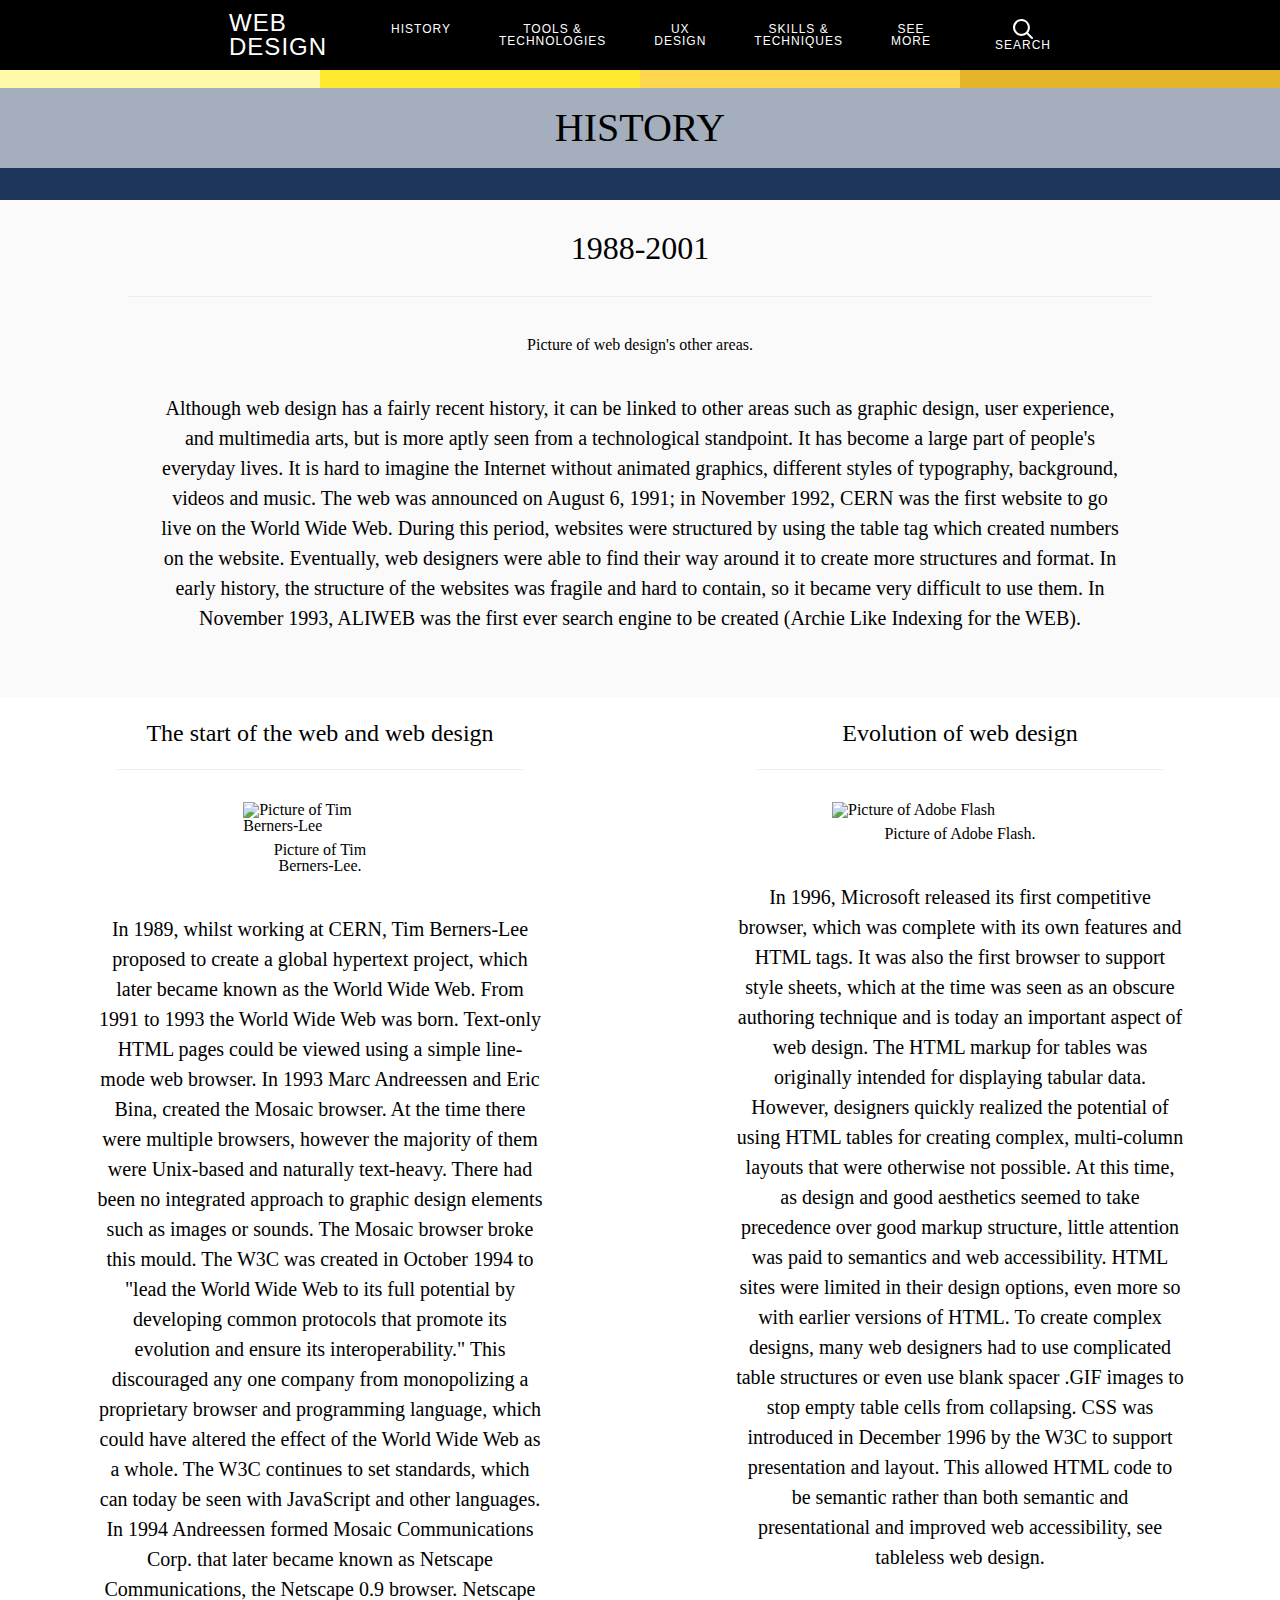
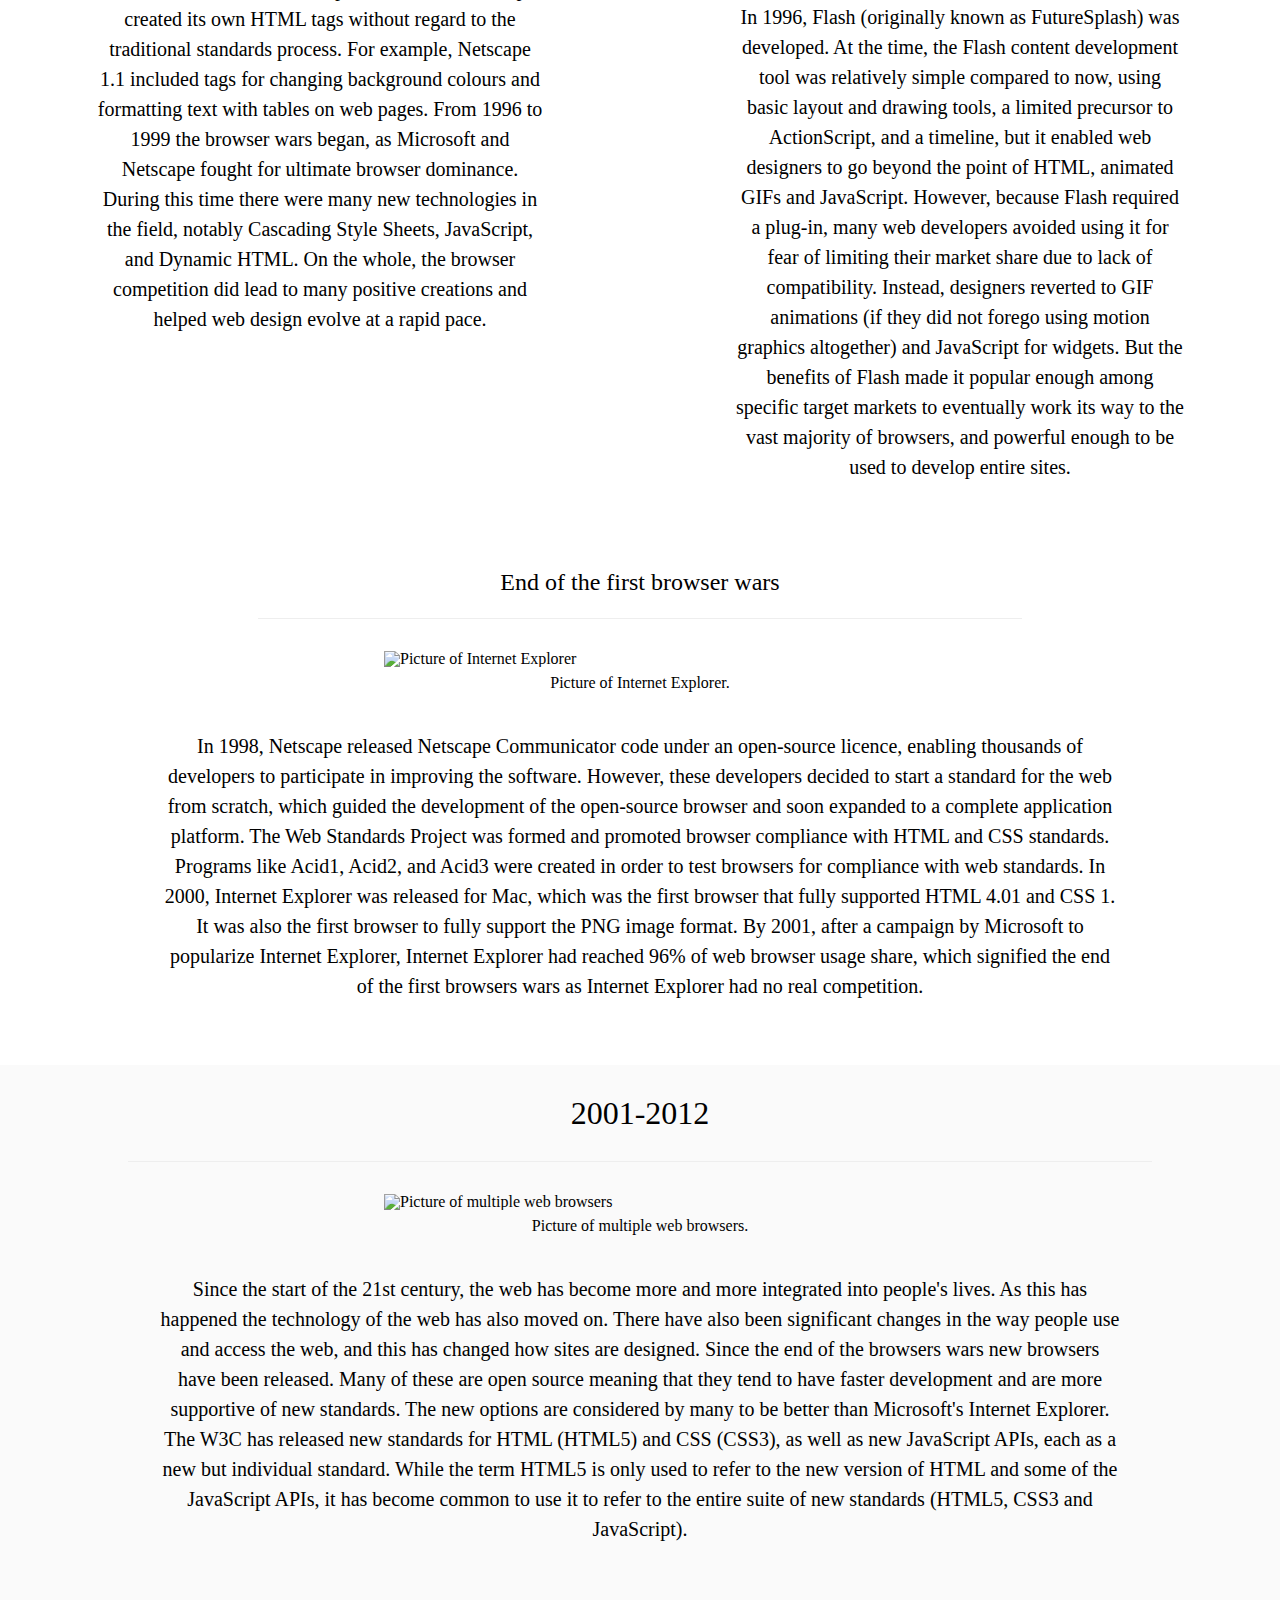
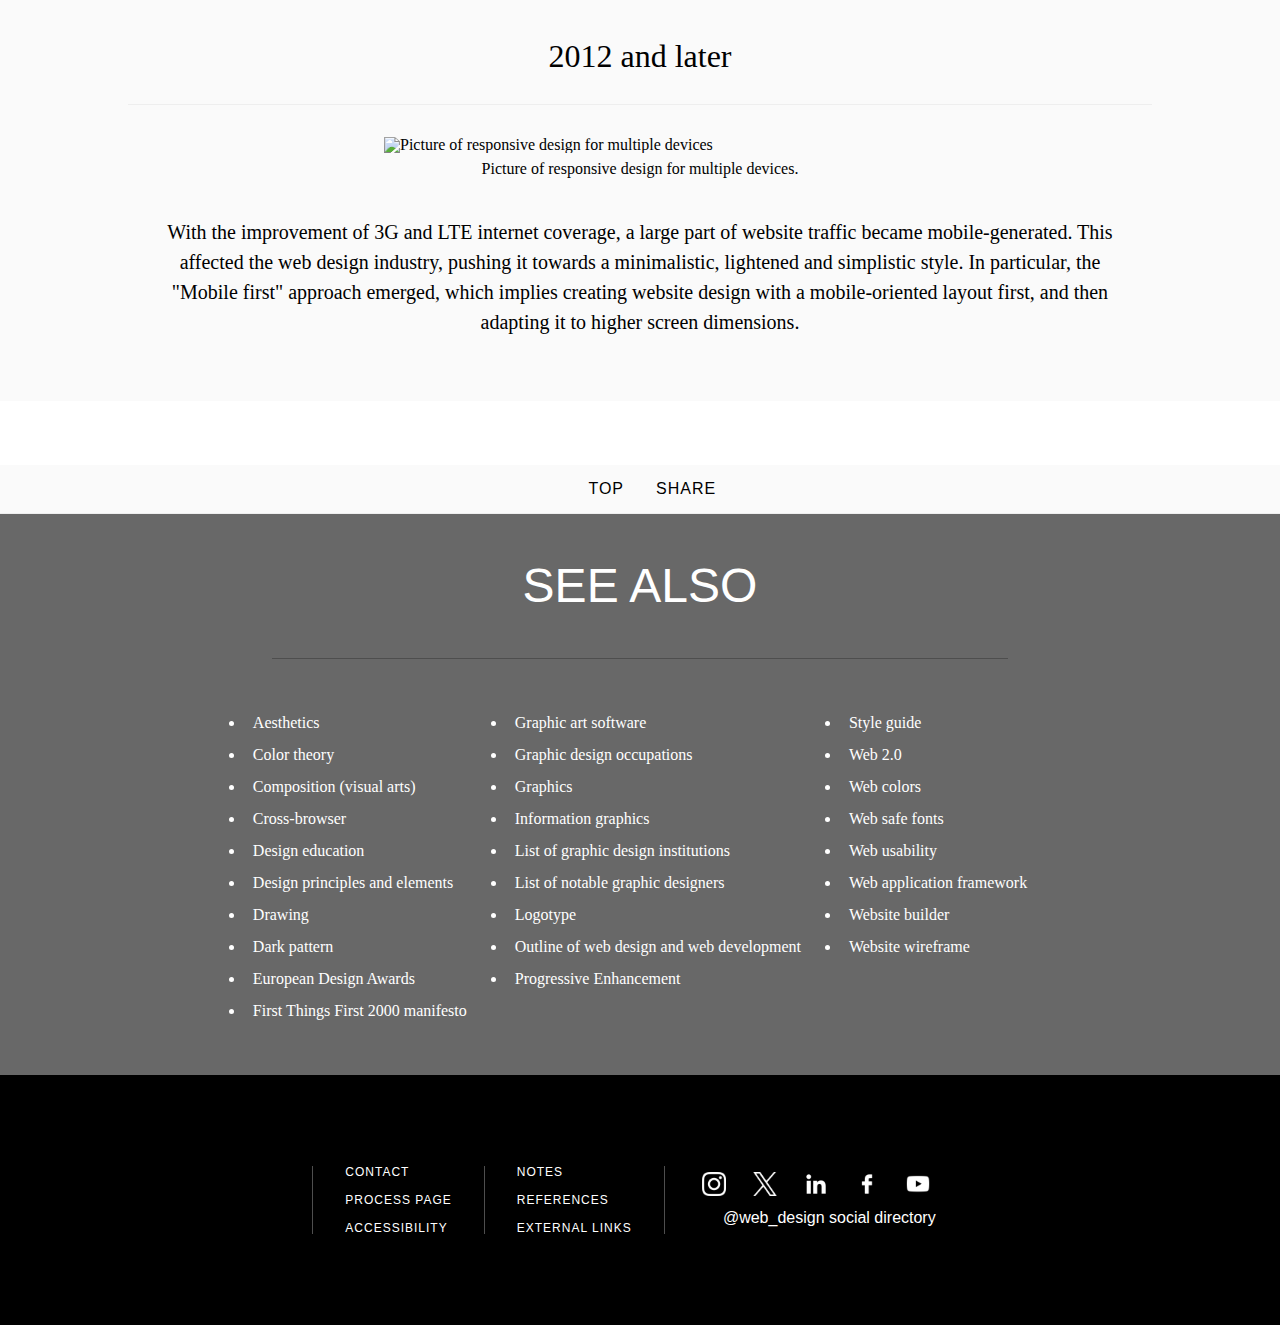
==== commit 7b800a46: "Created utility links" ====
--- a/history.html
+++ b/history.html
@@ -182,6 +182,10 @@
                 </div>
             </section>
         </main>
+        <div class="utility-links">
+            <a href="#" style="text-align: right;">Top</a>
+            <a href="#">Share</a>
+        </div>
         <div class="see-also">
             <div>
                 <div>
--- a/css/styles.css
+++ b/css/styles.css
@@ -476,7 +476,6 @@
 .see-also {
     border-top: 1px solid #eee;
     background-color: #686868;
-    margin-top: 2em;
 }
 
 .see-also h1 {
@@ -516,4 +515,30 @@
 
 .see-also-col ul li a:hover {
     text-decoration: underline;
+}
+
+.utility-links {
+    display: flex;
+    justify-content: center;
+    align-items: center;
+    margin: 0 auto;
+    margin-top: 4em;
+}
+
+.utility-links a {
+    width: 100%;
+    background-color: #FAFAFA;
+    text-decoration: none;
+    color: black;
+    font-family: "BureauGrotCond Book","Barlow Condensed",impact,"avenir next condensed heavy","Droid Sans",sans-serif;
+    font-weight: 400;
+    padding: 1em;
+    transition: 0.3s;
+    text-transform: uppercase;
+    letter-spacing: 1px;
+}
+
+.utility-links a:hover {
+    background-color: #4e4e4e;
+    color: white;
 }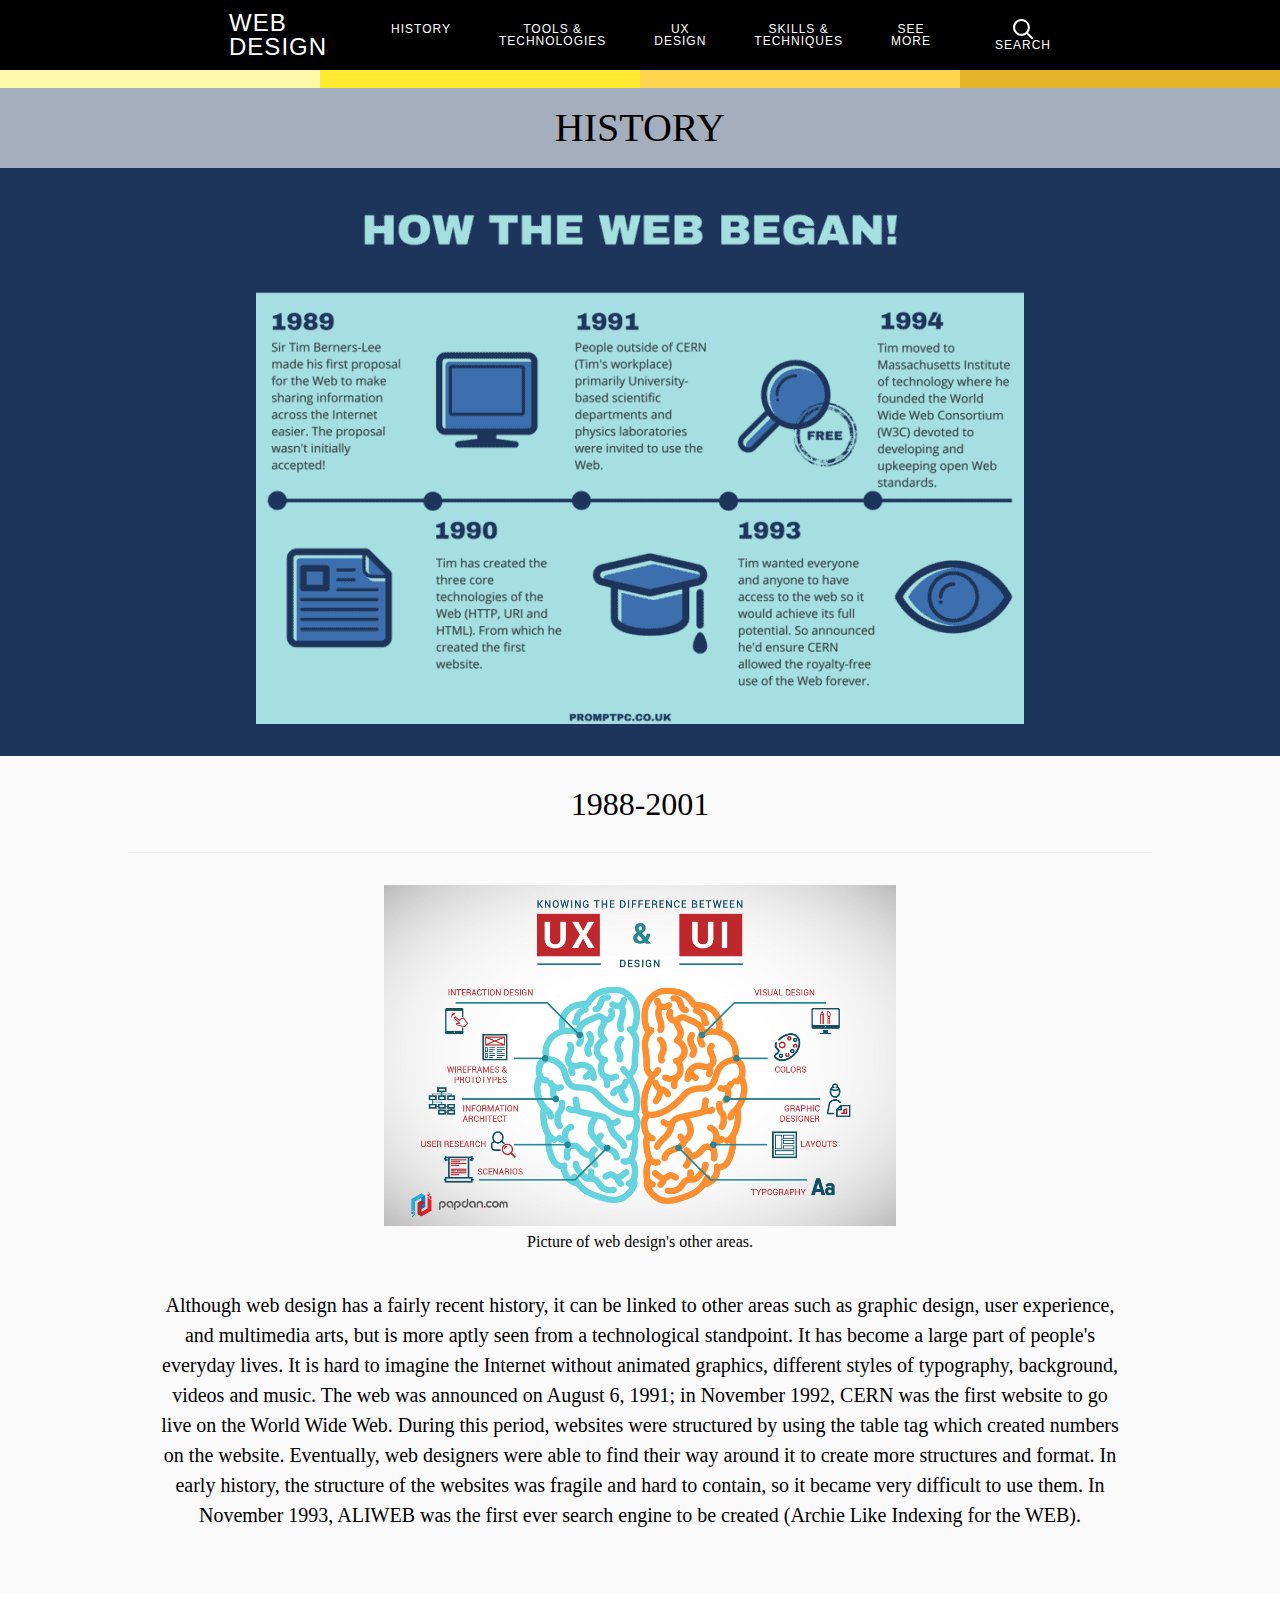
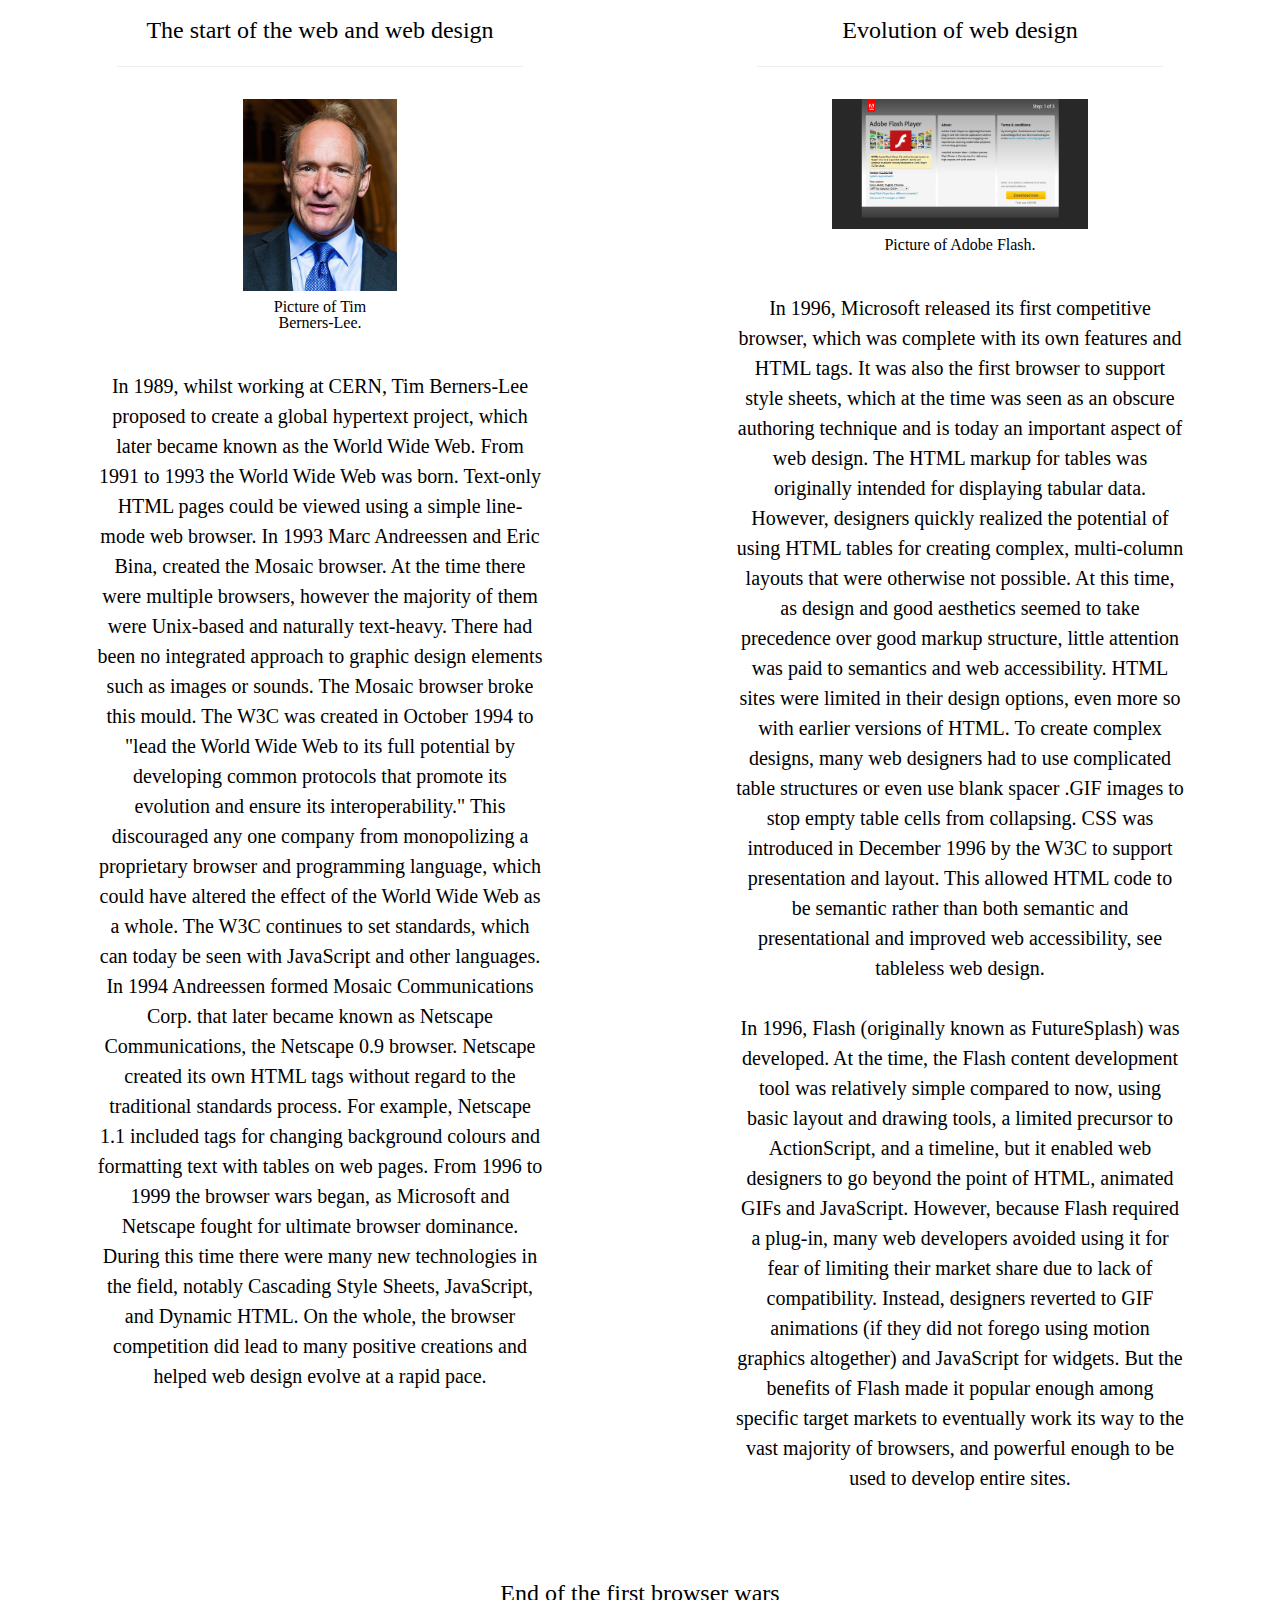
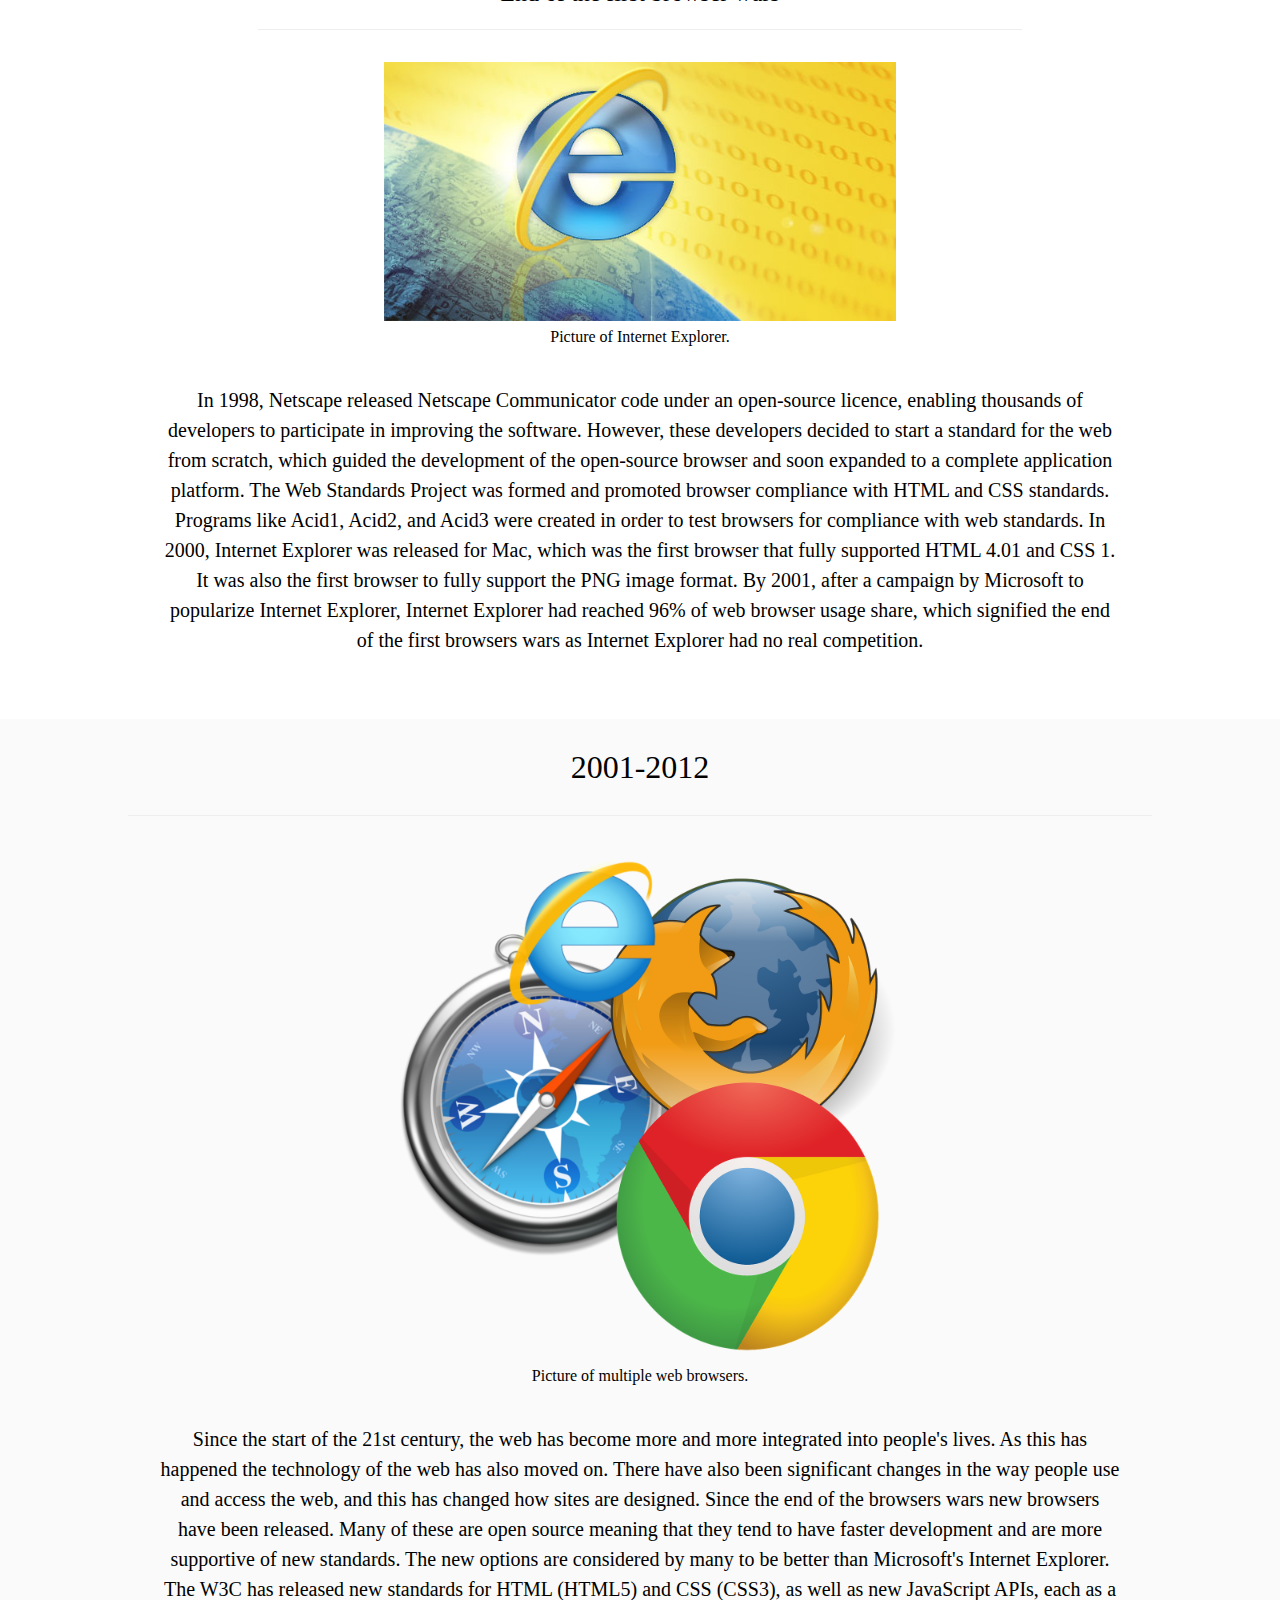
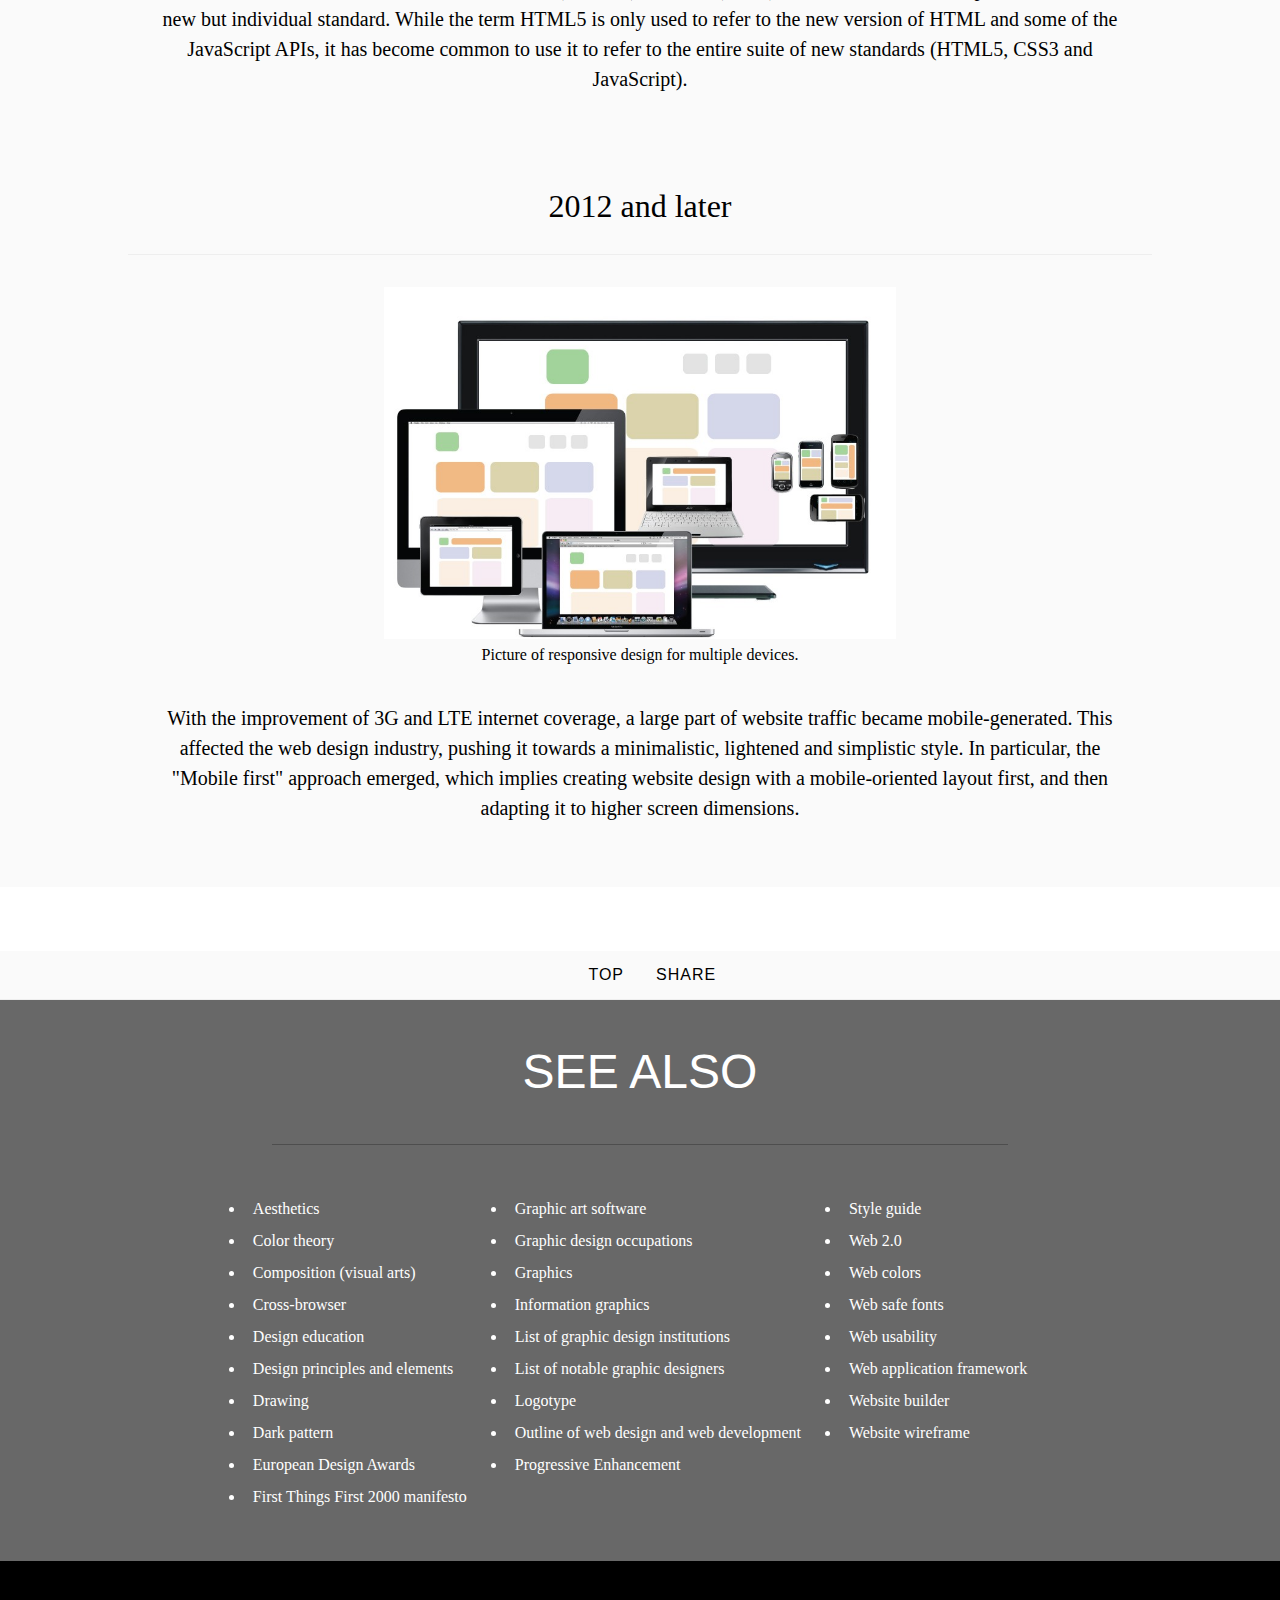
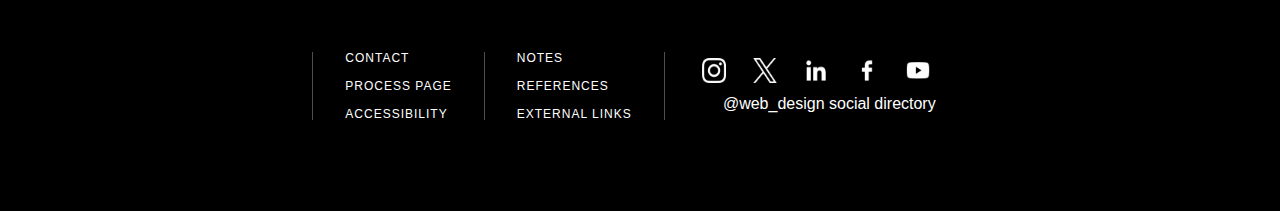
==== commit 0b71c729: "Localized external images" ====
--- a/history.html
+++ b/history.html
@@ -48,7 +48,7 @@
         
         <div class="history-banner">
             <h1 class="title-header">History</h1>
-            <img src="https://external-content.duckduckgo.com/iu/?u=https%3A%2F%2Fwww.nexsys.it%2Fwp-content%2Fuploads%2F2019%2F03%2FHow-the-Web-began-862x624-768x556.png&f=1&nofb=1&ipt=2af17fca20e1ad28465da320b23cfa203741ba2efbf50f66509fa7da2550bb30&ipo=images" alt="">
+            <img src="img/history-subpage-img/How-the-Web-began-862x624-768x556-2464742258.png" alt="Picture of a history timeline of web design">
         </div>
         <main>
             <section class="body-grey">
@@ -58,7 +58,7 @@
                     </div>
                     <div class="body-content">
                         <div class="body-image">
-                            <img src="https://external-content.duckduckgo.com/iu/?u=https%3A%2F%2Fcdn-images-1.medium.com%2Fmax%2F2000%2F1*VGKkZwpf2Dg1m6NG7NTr5A.jpeg&f=1&nofb=1&ipt=9c877306f949c3e433a386713bf75c3fa8d240e9d25c526dbd6a63926ac45a2a&ipo=images" alt="">
+                            <img src="img/history-subpage-img/1 VGKkZwpf2Dg1m6NG7NTr5A-2651374769.jpg" alt="Picture of web design's other areas.">
                             <p>Picture of web design's other areas.</p>
                         </div>
                         <div class="body-text">
@@ -66,7 +66,6 @@
                                 Although web design has a fairly recent history, it can be linked to other areas such as graphic design, user experience, and multimedia arts, but is more aptly seen from a technological standpoint. It has become a large part of people's everyday lives. It is hard to imagine the Internet without animated graphics, different styles of typography, background, videos and music. The web was announced on August 6, 1991; in November 1992, CERN was the first website to go live on the World Wide Web. During this period, websites were structured by using the table tag which created numbers on the website. Eventually, web designers were able to find their way around it to create more structures and format. In early history, the structure of the websites was fragile and hard to contain, so it became very difficult to use them. In November 1993, ALIWEB was the first ever search engine to be created (Archie Like Indexing for the WEB).
                             </p>
                         </div>
-                        
                     </div>    
                 </div>
             </section>
@@ -78,7 +77,7 @@
                         </div>
                         <div class="body-content">
                             <div class="body-image" id="vertical-image">
-                                <img src="https://external-content.duckduckgo.com/iu/?u=https%3A%2F%2Fupload.wikimedia.org%2Fwikipedia%2Fcommons%2Fthumb%2F4%2F4e%2FSir_Tim_Berners-Lee_(cropped).jpg%2F440px-Sir_Tim_Berners-Lee_(cropped).jpg&f=1&nofb=1&ipt=0fbd514ff14291cb85e438d5c46c14ff08c29c61e0f22c6028f72eecf0729274&ipo=images" alt="Picture of Tim Berners-Lee">
+                                <img src="img/history-subpage-img/440px-Sir_Tim_Berners-Lee_(cropped)-1006545623.jpg" alt="Picture of Tim Berners-Lee.">
                                 <p>Picture of Tim Berners-Lee.</p>
                             </div>
                             <div class="body-text">
@@ -105,7 +104,7 @@
                         </div>
                         <div class="body-content">
                             <div class="body-image">
-                                <img src="https://external-content.duckduckgo.com/iu/?u=https%3A%2F%2Fi.stack.imgur.com%2FWenVM.png&f=1&nofb=1&ipt=38e0e4c56affb1c535aa1b38576be291a2f38421209cbde495065048605671df&ipo=images" alt="Picture of Adobe Flash">
+                                <img src="img/history-subpage-img/WenVM-4240966963.png" alt="Picture of Adobe Flash.">
                                 <p>Picture of Adobe Flash.</p>
                             </div>
                             <div class="body-text">
@@ -128,7 +127,7 @@
                     </div>
                     <div class="body-content">
                         <div class="body-image">
-                            <img src="https://external-content.duckduckgo.com/iu/?u=https%3A%2F%2Flive.staticflickr.com%2F4143%2F4755161101_7d8ae6f4ce_z.jpg&f=1&nofb=1&ipt=350714aef00d745463fb70afbfba092af7383c81048a81f46461868a2e19e8e9&ipo=images" alt="Picture of Internet Explorer">
+                            <img src="img/history-subpage-img/4755161101_7d8ae6f4ce_z-3672853799.jpg" alt="Picture of Internet Explorer.">
                             <p>Picture of Internet Explorer.</p>
                         </div>
                         <div class="body-text">
@@ -148,7 +147,7 @@
                     </div>
                     <div class="body-content">
                         <div class="body-image">
-                            <img src="https://external-content.duckduckgo.com/iu/?u=https%3A%2F%2Fs3-us-west-2.amazonaws.com%2Fcourses-images-archive-read-only%2Fwp-content%2Fuploads%2Fsites%2F746%2F2015%2F08%2F23082016%2Fbrowser-773215_1280.png&f=1&nofb=1&ipt=02cb321b72aa74ab2d834136b383de353c62a5e5e62f8768249f95426b36df56&ipo=images" alt="Picture of multiple web browsers">
+                            <img src="img/history-subpage-img/browser-773215_1280-3398442992.png" alt="Picture of multiple web browsers.">
                             <p>Picture of multiple web browsers.</p>
                         </div>
                         <div class="body-text">
@@ -170,7 +169,7 @@
                     </div>
                     <div class="body-content">
                         <div class="body-image">
-                            <img src="https://external-content.duckduckgo.com/iu/?u=https%3A%2F%2Fekit.co.uk%2FGalleryEntries%2FWeb_Design_and_Development%2FMedRes_Devices-montage-responsive.jpg%3Fq%3D30052012201506&f=1&nofb=1&ipt=d199f22a21d9e9918e8888c53c0e11f9762e6201f47cd828d0170ce2ee991821&ipo=images" alt="Picture of responsive design for multiple devices">
+                            <img src="img/history-subpage-img/MedRes_Devices-montage-responsive-3751377893.jpg" alt="Picture of responsive design for multiple devices.">
                             <p>Picture of responsive design for multiple devices.</p>
                         </div>
                         <div class="body-text">
@@ -250,11 +249,11 @@
             </div>
             <div class="inner-footer-socials-col">
                 <div class="inner-footer-socials">
-                    <a href="#"><img src="img/icon/instagram.png" alt="" id="instagram-icon"></a>
-                    <a href="#"><img src="img/icon/twitter.png" alt=""></a>
-                    <a href="#"><img src="img/icon/linkedin.png" alt=""></a>
-                    <a href="#"><img src="img/icon/facebook.png" alt=""></a>
-                    <a href="#"><img src="img/icon/youtube.png" alt=""></a>
+                    <a href="#"><img src="img/icon/instagram.png" alt="Instagram Logo Icon" id="instagram-icon"></a>
+                    <a href="#"><img src="img/icon/twitter.png" alt="Twitter Logo Icon"></a>
+                    <a href="#"><img src="img/icon/linkedin.png" alt="LinkedIn Logo Icon"></a>
+                    <a href="#"><img src="img/icon/facebook.png" alt="Facebook Logo Icon"></a>
+                    <a href="#"><img src="img/icon/youtube.png" alt="YouTube Logo Icon"></a>
                 </div>
                 <div class="inner-footer-social-media-tag">
                     <a href="#">@web_design social directory</a>
--- a/css/styles.css
+++ b/css/styles.css
@@ -8,6 +8,10 @@
     
 }
 
+.body a{
+    text-decoration: none;
+}
+
 .inner-header {
     display: flex;
     width: fit-content;
@@ -179,6 +183,12 @@
     font-size: 0.75em;
     text-transform: uppercase;
     letter-spacing: 1px;
+    transition: 0.3s;
+}
+
+.inner-footer-col a:hover {
+    color: #ffd54f;
+    text-decoration: underline;
 }
 
 .inner-footer-socials {
@@ -383,8 +393,8 @@
 }
 
 .content-cards-see-more a:hover {
-    background-color: black;
-    color: white;
+    background-color: #eee;
+    border: 0;
 }
 /* 
 .body-center-content {
@@ -541,4 +551,73 @@
 .utility-links a:hover {
     background-color: #4e4e4e;
     color: white;
-}+}
+
+.process-banner-img {
+    background-image: url("../img/process-page-img/Process\ Page\ Banner.png");
+    width: 100%;
+    height: 485px;
+    background-size: 100%;
+    background-repeat: no-repeat;
+    margin: 0 auto;
+    display: flex;
+    justify-content: center;
+    align-items: center;
+}
+
+.process-header {
+    display: flex;
+    justify-content: center;
+    align-items: center;
+    margin-bottom: 1em;
+    border-bottom: 1px solid #eee;
+    width: 100%;
+}
+
+.process-header h1 {
+    font-family: Georgia, 'Times New Roman', Times, serif;
+    font-size: 2em;
+    padding: 1em 0;
+    text-align: center;
+}
+
+.process-body-content {
+    display: flex;
+    flex-direction: column;
+    /* width: 100%; */
+    margin: 0 auto;
+}
+
+.process-picture {
+    display: flex;
+    justify-content: center;
+    align-items: center;
+    margin: 0 auto;
+    width: 100%;
+    padding: 1em;
+}
+
+.process-picture img {
+    width: 50%;
+    height: 100%;
+    object-fit: cover;
+    padding: 1em;
+}
+.process-body {
+    padding: 2em;
+    margin: 0 auto;
+}
+
+.process-body p {
+    font-family: Georgia, 'Times New Roman', Times, serif;
+    font-size: 1.25em;
+    line-height: 30px;
+    text-align: center;
+    width: auto;
+    margin: 0 auto;
+}
+
+.process-body-row {
+    display: flex;
+    justify-content: center;
+}
